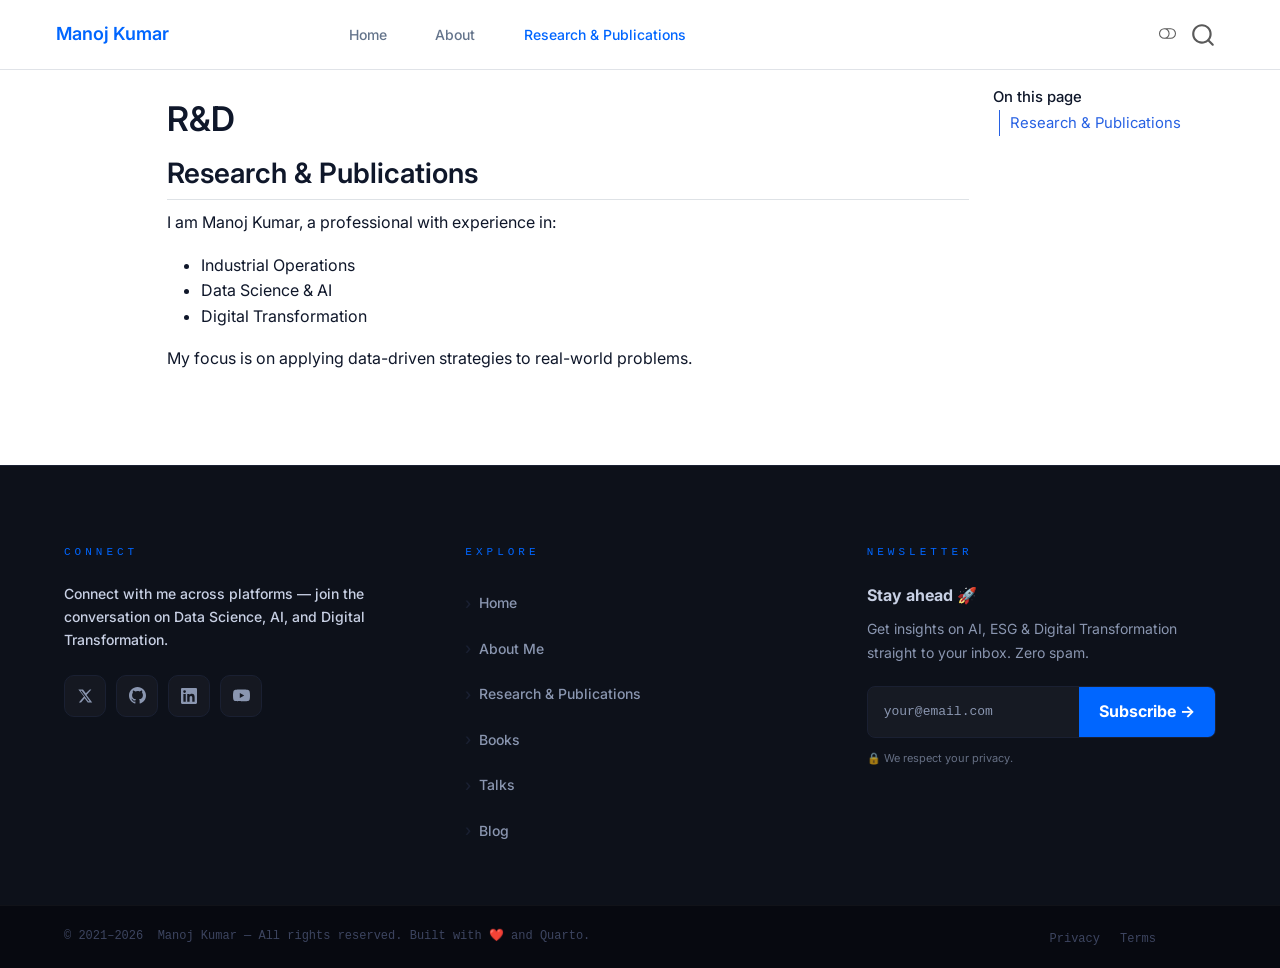
==== docs/rnd.html @ 65cc4d2e "Initial commit: V1 UI Locked" ====
<!DOCTYPE html>
<html xmlns="http://www.w3.org/1999/xhtml" lang="en" xml:lang="en"><head>

<meta charset="utf-8">
<meta name="generator" content="quarto-1.8.27">

<meta name="viewport" content="width=device-width, initial-scale=1.0, user-scalable=yes">


<title>R&amp;D – Manoj Kumar</title>
<style>
code{white-space: pre-wrap;}
span.smallcaps{font-variant: small-caps;}
div.columns{display: flex; gap: min(4vw, 1.5em);}
div.column{flex: auto; overflow-x: auto;}
div.hanging-indent{margin-left: 1.5em; text-indent: -1.5em;}
ul.task-list{list-style: none;}
ul.task-list li input[type="checkbox"] {
  width: 0.8em;
  margin: 0 0.8em 0.2em -1em; /* quarto-specific, see https://github.com/quarto-dev/quarto-cli/issues/4556 */ 
  vertical-align: middle;
}
</style>


<script src="site_libs/quarto-nav/quarto-nav.js"></script>
<script src="site_libs/clipboard/clipboard.min.js"></script>
<script src="site_libs/quarto-search/autocomplete.umd.js"></script>
<script src="site_libs/quarto-search/fuse.min.js"></script>
<script src="site_libs/quarto-search/quarto-search.js"></script>
<meta name="quarto:offset" content="./">
<script src="site_libs/quarto-html/quarto.js" type="module"></script>
<script src="site_libs/quarto-html/tabsets/tabsets.js" type="module"></script>
<script src="site_libs/quarto-html/axe/axe-check.js" type="module"></script>
<script src="site_libs/quarto-html/popper.min.js"></script>
<script src="site_libs/quarto-html/tippy.umd.min.js"></script>
<script src="site_libs/quarto-html/anchor.min.js"></script>
<link href="site_libs/quarto-html/tippy.css" rel="stylesheet">
<link href="site_libs/quarto-html/quarto-syntax-highlighting-ed96de9b727972fe78a7b5d16c58bf87.css" rel="stylesheet" class="quarto-color-scheme" id="quarto-text-highlighting-styles">
<link href="site_libs/quarto-html/quarto-syntax-highlighting-dark-4d9afe2b8d18ee9fa5d0d57b5ed4214d.css" rel="stylesheet" class="quarto-color-scheme quarto-color-alternate" id="quarto-text-highlighting-styles">
<link href="site_libs/quarto-html/quarto-syntax-highlighting-ed96de9b727972fe78a7b5d16c58bf87.css" rel="stylesheet" class="quarto-color-scheme-extra" id="quarto-text-highlighting-styles">
<script src="site_libs/bootstrap/bootstrap.min.js"></script>
<link href="site_libs/bootstrap/bootstrap-icons.css" rel="stylesheet">
<link href="site_libs/bootstrap/bootstrap-d3264854bef6d6e2e1e64f029da655b1.min.css" rel="stylesheet" append-hash="true" class="quarto-color-scheme" id="quarto-bootstrap" data-mode="light">
<link href="site_libs/bootstrap/bootstrap-dark-2e3606d5f43852cfc198a66f8206e9b9.min.css" rel="stylesheet" append-hash="true" class="quarto-color-scheme quarto-color-alternate" id="quarto-bootstrap" data-mode="dark">
<link href="site_libs/bootstrap/bootstrap-d3264854bef6d6e2e1e64f029da655b1.min.css" rel="stylesheet" append-hash="true" class="quarto-color-scheme-extra" id="quarto-bootstrap" data-mode="light">
<script id="quarto-search-options" type="application/json">{
  "location": "navbar",
  "copy-button": false,
  "collapse-after": 3,
  "panel-placement": "end",
  "type": "overlay",
  "limit": 50,
  "keyboard-shortcut": [
    "f",
    "/",
    "s"
  ],
  "language": {
    "search-no-results-text": "No results",
    "search-matching-documents-text": "matching documents",
    "search-copy-link-title": "Copy link to search",
    "search-hide-matches-text": "Hide additional matches",
    "search-more-match-text": "more match in this document",
    "search-more-matches-text": "more matches in this document",
    "search-clear-button-title": "Clear",
    "search-text-placeholder": "",
    "search-detached-cancel-button-title": "Cancel",
    "search-submit-button-title": "Submit",
    "search-label": "Search"
  }
}</script>


<link rel="stylesheet" href="styles/theme.css">
</head>

<body class="nav-fixed quarto-light"><script id="quarto-html-before-body" type="application/javascript">
    const toggleBodyColorMode = (bsSheetEl) => {
      const mode = bsSheetEl.getAttribute("data-mode");
      const bodyEl = window.document.querySelector("body");
      if (mode === "dark") {
        bodyEl.classList.add("quarto-dark");
        bodyEl.classList.remove("quarto-light");
      } else {
        bodyEl.classList.add("quarto-light");
        bodyEl.classList.remove("quarto-dark");
      }
    }
    const toggleBodyColorPrimary = () => {
      const bsSheetEl = window.document.querySelector("link#quarto-bootstrap:not([rel=disabled-stylesheet])");
      if (bsSheetEl) {
        toggleBodyColorMode(bsSheetEl);
      }
    }
    const setColorSchemeToggle = (alternate) => {
      const toggles = window.document.querySelectorAll('.quarto-color-scheme-toggle');
      for (let i=0; i < toggles.length; i++) {
        const toggle = toggles[i];
        if (toggle) {
          if (alternate) {
            toggle.classList.add("alternate");
          } else {
            toggle.classList.remove("alternate");
          }
        }
      }
    };
    const toggleColorMode = (alternate) => {
      // Switch the stylesheets
      const primaryStylesheets = window.document.querySelectorAll('link.quarto-color-scheme:not(.quarto-color-alternate)');
      const alternateStylesheets = window.document.querySelectorAll('link.quarto-color-scheme.quarto-color-alternate');
      manageTransitions('#quarto-margin-sidebar .nav-link', false);
      if (alternate) {
        // note: dark is layered on light, we don't disable primary!
        enableStylesheet(alternateStylesheets);
        for (const sheetNode of alternateStylesheets) {
          if (sheetNode.id === "quarto-bootstrap") {
            toggleBodyColorMode(sheetNode);
          }
        }
      } else {
        disableStylesheet(alternateStylesheets);
        enableStylesheet(primaryStylesheets)
        toggleBodyColorPrimary();
      }
      manageTransitions('#quarto-margin-sidebar .nav-link', true);
      // Switch the toggles
      setColorSchemeToggle(alternate)
      // Hack to workaround the fact that safari doesn't
      // properly recolor the scrollbar when toggling (#1455)
      if (navigator.userAgent.indexOf('Safari') > 0 && navigator.userAgent.indexOf('Chrome') == -1) {
        manageTransitions("body", false);
        window.scrollTo(0, 1);
        setTimeout(() => {
          window.scrollTo(0, 0);
          manageTransitions("body", true);
        }, 40);
      }
    }
    const disableStylesheet = (stylesheets) => {
      for (let i=0; i < stylesheets.length; i++) {
        const stylesheet = stylesheets[i];
        stylesheet.rel = 'disabled-stylesheet';
      }
    }
    const enableStylesheet = (stylesheets) => {
      for (let i=0; i < stylesheets.length; i++) {
        const stylesheet = stylesheets[i];
        if(stylesheet.rel !== 'stylesheet') { // for Chrome, which will still FOUC without this check
          stylesheet.rel = 'stylesheet';
        }
      }
    }
    const manageTransitions = (selector, allowTransitions) => {
      const els = window.document.querySelectorAll(selector);
      for (let i=0; i < els.length; i++) {
        const el = els[i];
        if (allowTransitions) {
          el.classList.remove('notransition');
        } else {
          el.classList.add('notransition');
        }
      }
    }
    const isFileUrl = () => {
      return window.location.protocol === 'file:';
    }
    const hasAlternateSentinel = () => {
      let styleSentinel = getColorSchemeSentinel();
      if (styleSentinel !== null) {
        return styleSentinel === "alternate";
      } else {
        return false;
      }
    }
    const setStyleSentinel = (alternate) => {
      const value = alternate ? "alternate" : "default";
      if (!isFileUrl()) {
        window.localStorage.setItem("quarto-color-scheme", value);
      } else {
        localAlternateSentinel = value;
      }
    }
    const getColorSchemeSentinel = () => {
      if (!isFileUrl()) {
        const storageValue = window.localStorage.getItem("quarto-color-scheme");
        return storageValue != null ? storageValue : localAlternateSentinel;
      } else {
        return localAlternateSentinel;
      }
    }
    const toggleGiscusIfUsed = (isAlternate, darkModeDefault) => {
      const baseTheme = document.querySelector('#giscus-base-theme')?.value ?? 'light';
      const alternateTheme = document.querySelector('#giscus-alt-theme')?.value ?? 'dark';
      let newTheme = '';
      if(authorPrefersDark) {
        newTheme = isAlternate ? baseTheme : alternateTheme;
      } else {
        newTheme = isAlternate ? alternateTheme : baseTheme;
      }
      const changeGiscusTheme = () => {
        // From: https://github.com/giscus/giscus/issues/336
        const sendMessage = (message) => {
          const iframe = document.querySelector('iframe.giscus-frame');
          if (!iframe) return;
          iframe.contentWindow.postMessage({ giscus: message }, 'https://giscus.app');
        }
        sendMessage({
          setConfig: {
            theme: newTheme
          }
        });
      }
      const isGiscussLoaded = window.document.querySelector('iframe.giscus-frame') !== null;
      if (isGiscussLoaded) {
        changeGiscusTheme();
      }
    };
    const authorPrefersDark = false;
    const darkModeDefault = authorPrefersDark;
      document.querySelector('link#quarto-text-highlighting-styles.quarto-color-scheme-extra').rel = 'disabled-stylesheet';
      document.querySelector('link#quarto-bootstrap.quarto-color-scheme-extra').rel = 'disabled-stylesheet';
    let localAlternateSentinel = darkModeDefault ? 'alternate' : 'default';
    // Dark / light mode switch
    window.quartoToggleColorScheme = () => {
      // Read the current dark / light value
      let toAlternate = !hasAlternateSentinel();
      toggleColorMode(toAlternate);
      setStyleSentinel(toAlternate);
      toggleGiscusIfUsed(toAlternate, darkModeDefault);
      window.dispatchEvent(new Event('resize'));
    };
    // Switch to dark mode if need be
    if (hasAlternateSentinel()) {
      toggleColorMode(true);
    } else {
      toggleColorMode(false);
    }
  </script>

<div id="quarto-search-results"></div>
  <header id="quarto-header" class="headroom fixed-top">
    <nav class="navbar navbar-expand-lg " data-bs-theme="dark">
      <div class="navbar-container container-fluid">
      <div class="navbar-brand-container mx-auto">
    <a class="navbar-brand" href="./index.html">
    <span class="navbar-title">Manoj Kumar</span>
    </a>
  </div>
            <div id="quarto-search" class="" title="Search"></div>
          <button class="navbar-toggler" type="button" data-bs-toggle="collapse" data-bs-target="#navbarCollapse" aria-controls="navbarCollapse" role="menu" aria-expanded="false" aria-label="Toggle navigation" onclick="if (window.quartoToggleHeadroom) { window.quartoToggleHeadroom(); }">
  <span class="navbar-toggler-icon"></span>
</button>
          <div class="collapse navbar-collapse" id="navbarCollapse">
            <ul class="navbar-nav navbar-nav-scroll me-auto">
  <li class="nav-item">
    <a class="nav-link" href="./index.html"> 
<span class="menu-text">Home</span></a>
  </li>  
  <li class="nav-item">
    <a class="nav-link" href="./about.html"> 
<span class="menu-text">About</span></a>
  </li>  
  <li class="nav-item">
    <a class="nav-link active" href="./rnd.html" aria-current="page"> 
<span class="menu-text">Research &amp; Publications</span></a>
  </li>  
</ul>
            <ul class="navbar-nav navbar-nav-scroll ms-auto">
</ul>
          </div> <!-- /navcollapse -->
            <div class="quarto-navbar-tools">
  <a href="" class="quarto-color-scheme-toggle quarto-navigation-tool  px-1" onclick="window.quartoToggleColorScheme(); return false;" title="Toggle dark mode"><i class="bi"></i></a>
</div>
      </div> <!-- /container-fluid -->
    </nav>
</header>
<!-- content -->
<div id="quarto-content" class="quarto-container page-columns page-rows-contents page-layout-full page-navbar">
<!-- sidebar -->
<!-- margin-sidebar -->
    <div id="quarto-margin-sidebar" class="sidebar margin-sidebar">
        <nav id="TOC" role="doc-toc" class="toc-active">
    <h2 id="toc-title">On this page</h2>
   
  <ul>
  <li><a href="#research-publications" id="toc-research-publications" class="nav-link active" data-scroll-target="#research-publications">Research &amp; Publications</a></li>
  </ul>
</nav>
    </div>
<!-- main -->
<main class="content column-body" id="quarto-document-content">


<header id="title-block-header" class="quarto-title-block default">
<div class="quarto-title">
<h1 class="title">R&amp;D</h1>
</div>



<div class="quarto-title-meta column-body">

    
  
    
  </div>
  


</header>


<section id="research-publications" class="level2">
<h2 class="anchored" data-anchor-id="research-publications">Research &amp; Publications</h2>
<p>I am Manoj Kumar, a professional with experience in:</p>
<ul>
<li>Industrial Operations</li>
<li>Data Science &amp; AI</li>
<li>Digital Transformation</li>
</ul>
<p>My focus is on applying data-driven strategies to real-world problems.</p>


</section>

</main> <!-- /main -->
<footer id="site-footer" class="column-screen">

  <div class="footer-main">



    <div class="ft-col">

      <p class="ft-col-heading">Connect</p>

      <p class="ft-social-intro">Connect with me across platforms — join the conversation on Data Science, AI, and Digital Transformation.</p>

      <div class="ft-social-icons">

        <a href="#" class="social-icon tw" target="_blank" aria-label="Follow me on X">

          <svg xmlns="http://www.w3.org/2000/svg" width="16" height="16" viewbox="0 0 24 24" fill="currentColor"><path d="M18.244 2.25h3.308l-7.227 8.26 8.502 11.24H16.17l-4.714-6.231-5.401 6.231H2.744l7.734-8.836L2.02 2.25h6.988l4.26 5.636 5.975-5.636zm-1.161 17.52h1.833L7.084 4.126H5.117z"></path></svg>

        </a>

        <a href="#" class="social-icon gh" target="_blank" aria-label="My GitHub">

          <svg xmlns="http://www.w3.org/2000/svg" width="17" height="17" viewbox="0 0 24 24" fill="currentColor"><path d="M12 0C5.374 0 0 5.373 0 12c0 5.302 3.438 9.8 8.207 11.387.599.111.793-.261.793-.577v-2.234c-3.338.726-4.033-1.416-4.033-1.416-.546-1.387-1.333-1.756-1.333-1.756-1.089-.745.083-.729.083-.729 1.205.084 1.839 1.237 1.839 1.237 1.07 1.834 2.807 1.304 3.492.997.107-.775.418-1.305.762-1.604-2.665-.305-5.467-1.334-5.467-5.931 0-1.311.469-2.381 1.236-3.221-.124-.303-.535-1.524.117-3.176 0 0 1.008-.322 3.301 1.23A11.509 11.509 0 0 1 12 5.803c1.02.005 2.047.138 3.006.404 2.291-1.552 3.297-1.23 3.297-1.23.653 1.653.242 2.874.118 3.176.77.84 1.235 1.911 1.235 3.221 0 4.609-2.807 5.624-5.479 5.921.43.372.823 1.102.823 2.222v3.293c0 .319.192.694.801.576C20.566 21.797 24 17.3 24 12c0-6.627-5.373-12-12-12z"></path></svg>

        </a>

        <a href="#" class="social-icon li" target="_blank" aria-label="Connect on LinkedIn">

          <svg xmlns="http://www.w3.org/2000/svg" width="16" height="16" viewbox="0 0 24 24" fill="currentColor"><path d="M20.447 20.452h-3.554v-5.569c0-1.328-.027-3.037-1.852-3.037-1.853 0-2.136 1.445-2.136 2.939v5.667H9.351V9h3.414v1.561h.046c.477-.9 1.637-1.85 3.37-1.85 3.601 0 4.267 2.37 4.267 5.455v6.286zM5.337 7.433a2.062 2.062 0 0 1-2.063-2.065 2.064 2.064 0 1 1 2.063 2.065zm1.782 13.019H3.555V9h3.564v11.452zM22.225 0H1.771C.792 0 0 .774 0 1.729v20.542C0 23.227.792 24 1.771 24h20.451C23.2 24 24 23.227 24 22.271V1.729C24 .774 23.2 0 22.222 0h.003z"></path></svg>

        </a>

        <a href="#" class="social-icon yt" target="_blank" aria-label="My YouTube">

          <svg xmlns="http://www.w3.org/2000/svg" width="17" height="17" viewbox="0 0 24 24" fill="currentColor"><path d="M23.495 6.205a3.007 3.007 0 0 0-2.088-2.088c-1.87-.501-9.396-.501-9.396-.501s-7.507-.01-9.396.501A3.007 3.007 0 0 0 .527 6.205a31.247 31.247 0 0 0-.522 5.805 31.247 31.247 0 0 0 .522 5.783 3.007 3.007 0 0 0 2.088 2.088c1.868.502 9.396.502 9.396.502s7.506 0 9.396-.502a3.007 3.007 0 0 0 2.088-2.088 31.247 31.247 0 0 0 .5-5.783 31.247 31.247 0 0 0-.5-5.805zM9.609 15.601V8.408l6.264 3.602z"></path></svg>

        </a>

      </div>

    </div>



    <div class="ft-col">

      <p class="ft-col-heading">Explore</p>

      <ul class="ft-links-list">

        <li><a href="./index.html">Home</a></li>

        <li><a href="./about.html">About Me</a></li>

        <li><a href="./rnd.html">Research &amp; Publications</a></li>

        <li><a href="./books.html">Books</a></li>

        <li><a href="./talks.html">Talks</a></li>

        <li><a href="./blog.html">Blog</a></li>

      </ul>

    </div>



    <div class="ft-col">

      <p class="ft-col-heading">Newsletter</p>

      <div class="ft-newsletter-text">

        <strong>Stay ahead 🚀</strong>

        Get insights on AI, ESG &amp; Digital Transformation straight to your inbox. Zero spam.

      </div>

      <div class="newsletter-form">

        <input type="email" id="nl-email" placeholder="your@email.com" aria-label="Email address">

        <button type="button" id="nl-btn" onclick="handleSubscribe()">Subscribe →</button>

      </div>

      <p class="ft-privacy-note">🔒 We respect your privacy.</p>

    </div>



  </div>



  <div class="footer-copy">

    <div class="footer-copy-inner">

      <p class="copy-text">

        © 2021–<span id="copy-year"></span>&nbsp; Manoj Kumar — All rights reserved. Built with ❤️ and Quarto.

      </p>

      <ul class="copy-links">

        <li><a href="#">Privacy</a></li>

        <li><a href="#">Terms</a></li>

      </ul>

    </div>

  </div>

</footer>



<button id="go-top" aria-label="Scroll back to top">

  <svg viewbox="0 0 24 24" xmlns="http://www.w3.org/2000/svg">

    <polyline points="18 15 12 9 6 15"></polyline>

  </svg>

</button>



<script src="styles/scroll.js"></script>
<script id="quarto-html-after-body" type="application/javascript">
  window.document.addEventListener("DOMContentLoaded", function (event) {
    // Ensure there is a toggle, if there isn't float one in the top right
    if (window.document.querySelector('.quarto-color-scheme-toggle') === null) {
      const a = window.document.createElement('a');
      a.classList.add('top-right');
      a.classList.add('quarto-color-scheme-toggle');
      a.href = "";
      a.onclick = function() { try { window.quartoToggleColorScheme(); } catch {} return false; };
      const i = window.document.createElement("i");
      i.classList.add('bi');
      a.appendChild(i);
      window.document.body.appendChild(a);
    }
    setColorSchemeToggle(hasAlternateSentinel())
    const icon = "";
    const anchorJS = new window.AnchorJS();
    anchorJS.options = {
      placement: 'right',
      icon: icon
    };
    anchorJS.add('.anchored');
    const isCodeAnnotation = (el) => {
      for (const clz of el.classList) {
        if (clz.startsWith('code-annotation-')) {                     
          return true;
        }
      }
      return false;
    }
    const onCopySuccess = function(e) {
      // button target
      const button = e.trigger;
      // don't keep focus
      button.blur();
      // flash "checked"
      button.classList.add('code-copy-button-checked');
      var currentTitle = button.getAttribute("title");
      button.setAttribute("title", "Copied!");
      let tooltip;
      if (window.bootstrap) {
        button.setAttribute("data-bs-toggle", "tooltip");
        button.setAttribute("data-bs-placement", "left");
        button.setAttribute("data-bs-title", "Copied!");
        tooltip = new bootstrap.Tooltip(button, 
          { trigger: "manual", 
            customClass: "code-copy-button-tooltip",
            offset: [0, -8]});
        tooltip.show();    
      }
      setTimeout(function() {
        if (tooltip) {
          tooltip.hide();
          button.removeAttribute("data-bs-title");
          button.removeAttribute("data-bs-toggle");
          button.removeAttribute("data-bs-placement");
        }
        button.setAttribute("title", currentTitle);
        button.classList.remove('code-copy-button-checked');
      }, 1000);
      // clear code selection
      e.clearSelection();
    }
    const getTextToCopy = function(trigger) {
      const outerScaffold = trigger.parentElement.cloneNode(true);
      const codeEl = outerScaffold.querySelector('code');
      for (const childEl of codeEl.children) {
        if (isCodeAnnotation(childEl)) {
          childEl.remove();
        }
      }
      return codeEl.innerText;
    }
    const clipboard = new window.ClipboardJS('.code-copy-button:not([data-in-quarto-modal])', {
      text: getTextToCopy
    });
    clipboard.on('success', onCopySuccess);
    if (window.document.getElementById('quarto-embedded-source-code-modal')) {
      const clipboardModal = new window.ClipboardJS('.code-copy-button[data-in-quarto-modal]', {
        text: getTextToCopy,
        container: window.document.getElementById('quarto-embedded-source-code-modal')
      });
      clipboardModal.on('success', onCopySuccess);
    }
      var localhostRegex = new RegExp(/^(?:http|https):\/\/localhost\:?[0-9]*\//);
      var mailtoRegex = new RegExp(/^mailto:/);
        var filterRegex = new RegExp('/' + window.location.host + '/');
      var isInternal = (href) => {
          return filterRegex.test(href) || localhostRegex.test(href) || mailtoRegex.test(href);
      }
      // Inspect non-navigation links and adorn them if external
     var links = window.document.querySelectorAll('a[href]:not(.nav-link):not(.navbar-brand):not(.toc-action):not(.sidebar-link):not(.sidebar-item-toggle):not(.pagination-link):not(.no-external):not([aria-hidden]):not(.dropdown-item):not(.quarto-navigation-tool):not(.about-link)');
      for (var i=0; i<links.length; i++) {
        const link = links[i];
        if (!isInternal(link.href)) {
          // undo the damage that might have been done by quarto-nav.js in the case of
          // links that we want to consider external
          if (link.dataset.originalHref !== undefined) {
            link.href = link.dataset.originalHref;
          }
        }
      }
    function tippyHover(el, contentFn, onTriggerFn, onUntriggerFn) {
      const config = {
        allowHTML: true,
        maxWidth: 500,
        delay: 100,
        arrow: false,
        appendTo: function(el) {
            return el.parentElement;
        },
        interactive: true,
        interactiveBorder: 10,
        theme: 'quarto',
        placement: 'bottom-start',
      };
      if (contentFn) {
        config.content = contentFn;
      }
      if (onTriggerFn) {
        config.onTrigger = onTriggerFn;
      }
      if (onUntriggerFn) {
        config.onUntrigger = onUntriggerFn;
      }
      window.tippy(el, config); 
    }
    const noterefs = window.document.querySelectorAll('a[role="doc-noteref"]');
    for (var i=0; i<noterefs.length; i++) {
      const ref = noterefs[i];
      tippyHover(ref, function() {
        // use id or data attribute instead here
        let href = ref.getAttribute('data-footnote-href') || ref.getAttribute('href');
        try { href = new URL(href).hash; } catch {}
        const id = href.replace(/^#\/?/, "");
        const note = window.document.getElementById(id);
        if (note) {
          return note.innerHTML;
        } else {
          return "";
        }
      });
    }
    const xrefs = window.document.querySelectorAll('a.quarto-xref');
    const processXRef = (id, note) => {
      // Strip column container classes
      const stripColumnClz = (el) => {
        el.classList.remove("page-full", "page-columns");
        if (el.children) {
          for (const child of el.children) {
            stripColumnClz(child);
          }
        }
      }
      stripColumnClz(note)
      if (id === null || id.startsWith('sec-')) {
        // Special case sections, only their first couple elements
        const container = document.createElement("div");
        if (note.children && note.children.length > 2) {
          container.appendChild(note.children[0].cloneNode(true));
          for (let i = 1; i < note.children.length; i++) {
            const child = note.children[i];
            if (child.tagName === "P" && child.innerText === "") {
              continue;
            } else {
              container.appendChild(child.cloneNode(true));
              break;
            }
          }
          if (window.Quarto?.typesetMath) {
            window.Quarto.typesetMath(container);
          }
          return container.innerHTML
        } else {
          if (window.Quarto?.typesetMath) {
            window.Quarto.typesetMath(note);
          }
          return note.innerHTML;
        }
      } else {
        // Remove any anchor links if they are present
        const anchorLink = note.querySelector('a.anchorjs-link');
        if (anchorLink) {
          anchorLink.remove();
        }
        if (window.Quarto?.typesetMath) {
          window.Quarto.typesetMath(note);
        }
        if (note.classList.contains("callout")) {
          return note.outerHTML;
        } else {
          return note.innerHTML;
        }
      }
    }
    for (var i=0; i<xrefs.length; i++) {
      const xref = xrefs[i];
      tippyHover(xref, undefined, function(instance) {
        instance.disable();
        let url = xref.getAttribute('href');
        let hash = undefined; 
        if (url.startsWith('#')) {
          hash = url;
        } else {
          try { hash = new URL(url).hash; } catch {}
        }
        if (hash) {
          const id = hash.replace(/^#\/?/, "");
          const note = window.document.getElementById(id);
          if (note !== null) {
            try {
              const html = processXRef(id, note.cloneNode(true));
              instance.setContent(html);
            } finally {
              instance.enable();
              instance.show();
            }
          } else {
            // See if we can fetch this
            fetch(url.split('#')[0])
            .then(res => res.text())
            .then(html => {
              const parser = new DOMParser();
              const htmlDoc = parser.parseFromString(html, "text/html");
              const note = htmlDoc.getElementById(id);
              if (note !== null) {
                const html = processXRef(id, note);
                instance.setContent(html);
              } 
            }).finally(() => {
              instance.enable();
              instance.show();
            });
          }
        } else {
          // See if we can fetch a full url (with no hash to target)
          // This is a special case and we should probably do some content thinning / targeting
          fetch(url)
          .then(res => res.text())
          .then(html => {
            const parser = new DOMParser();
            const htmlDoc = parser.parseFromString(html, "text/html");
            const note = htmlDoc.querySelector('main.content');
            if (note !== null) {
              // This should only happen for chapter cross references
              // (since there is no id in the URL)
              // remove the first header
              if (note.children.length > 0 && note.children[0].tagName === "HEADER") {
                note.children[0].remove();
              }
              const html = processXRef(null, note);
              instance.setContent(html);
            } 
          }).finally(() => {
            instance.enable();
            instance.show();
          });
        }
      }, function(instance) {
      });
    }
        let selectedAnnoteEl;
        const selectorForAnnotation = ( cell, annotation) => {
          let cellAttr = 'data-code-cell="' + cell + '"';
          let lineAttr = 'data-code-annotation="' +  annotation + '"';
          const selector = 'span[' + cellAttr + '][' + lineAttr + ']';
          return selector;
        }
        const selectCodeLines = (annoteEl) => {
          const doc = window.document;
          const targetCell = annoteEl.getAttribute("data-target-cell");
          const targetAnnotation = annoteEl.getAttribute("data-target-annotation");
          const annoteSpan = window.document.querySelector(selectorForAnnotation(targetCell, targetAnnotation));
          const lines = annoteSpan.getAttribute("data-code-lines").split(",");
          const lineIds = lines.map((line) => {
            return targetCell + "-" + line;
          })
          let top = null;
          let height = null;
          let parent = null;
          if (lineIds.length > 0) {
              //compute the position of the single el (top and bottom and make a div)
              const el = window.document.getElementById(lineIds[0]);
              top = el.offsetTop;
              height = el.offsetHeight;
              parent = el.parentElement.parentElement;
            if (lineIds.length > 1) {
              const lastEl = window.document.getElementById(lineIds[lineIds.length - 1]);
              const bottom = lastEl.offsetTop + lastEl.offsetHeight;
              height = bottom - top;
            }
            if (top !== null && height !== null && parent !== null) {
              // cook up a div (if necessary) and position it 
              let div = window.document.getElementById("code-annotation-line-highlight");
              if (div === null) {
                div = window.document.createElement("div");
                div.setAttribute("id", "code-annotation-line-highlight");
                div.style.position = 'absolute';
                parent.appendChild(div);
              }
              div.style.top = top - 2 + "px";
              div.style.height = height + 4 + "px";
              div.style.left = 0;
              let gutterDiv = window.document.getElementById("code-annotation-line-highlight-gutter");
              if (gutterDiv === null) {
                gutterDiv = window.document.createElement("div");
                gutterDiv.setAttribute("id", "code-annotation-line-highlight-gutter");
                gutterDiv.style.position = 'absolute';
                const codeCell = window.document.getElementById(targetCell);
                const gutter = codeCell.querySelector('.code-annotation-gutter');
                gutter.appendChild(gutterDiv);
              }
              gutterDiv.style.top = top - 2 + "px";
              gutterDiv.style.height = height + 4 + "px";
            }
            selectedAnnoteEl = annoteEl;
          }
        };
        const unselectCodeLines = () => {
          const elementsIds = ["code-annotation-line-highlight", "code-annotation-line-highlight-gutter"];
          elementsIds.forEach((elId) => {
            const div = window.document.getElementById(elId);
            if (div) {
              div.remove();
            }
          });
          selectedAnnoteEl = undefined;
        };
          // Handle positioning of the toggle
      window.addEventListener(
        "resize",
        throttle(() => {
          elRect = undefined;
          if (selectedAnnoteEl) {
            selectCodeLines(selectedAnnoteEl);
          }
        }, 10)
      );
      function throttle(fn, ms) {
      let throttle = false;
      let timer;
        return (...args) => {
          if(!throttle) { // first call gets through
              fn.apply(this, args);
              throttle = true;
          } else { // all the others get throttled
              if(timer) clearTimeout(timer); // cancel #2
              timer = setTimeout(() => {
                fn.apply(this, args);
                timer = throttle = false;
              }, ms);
          }
        };
      }
        // Attach click handler to the DT
        const annoteDls = window.document.querySelectorAll('dt[data-target-cell]');
        for (const annoteDlNode of annoteDls) {
          annoteDlNode.addEventListener('click', (event) => {
            const clickedEl = event.target;
            if (clickedEl !== selectedAnnoteEl) {
              unselectCodeLines();
              const activeEl = window.document.querySelector('dt[data-target-cell].code-annotation-active');
              if (activeEl) {
                activeEl.classList.remove('code-annotation-active');
              }
              selectCodeLines(clickedEl);
              clickedEl.classList.add('code-annotation-active');
            } else {
              // Unselect the line
              unselectCodeLines();
              clickedEl.classList.remove('code-annotation-active');
            }
          });
        }
    const findCites = (el) => {
      const parentEl = el.parentElement;
      if (parentEl) {
        const cites = parentEl.dataset.cites;
        if (cites) {
          return {
            el,
            cites: cites.split(' ')
          };
        } else {
          return findCites(el.parentElement)
        }
      } else {
        return undefined;
      }
    };
    var bibliorefs = window.document.querySelectorAll('a[role="doc-biblioref"]');
    for (var i=0; i<bibliorefs.length; i++) {
      const ref = bibliorefs[i];
      const citeInfo = findCites(ref);
      if (citeInfo) {
        tippyHover(citeInfo.el, function() {
          var popup = window.document.createElement('div');
          citeInfo.cites.forEach(function(cite) {
            var citeDiv = window.document.createElement('div');
            citeDiv.classList.add('hanging-indent');
            citeDiv.classList.add('csl-entry');
            var biblioDiv = window.document.getElementById('ref-' + cite);
            if (biblioDiv) {
              citeDiv.innerHTML = biblioDiv.innerHTML;
            }
            popup.appendChild(citeDiv);
          });
          return popup.innerHTML;
        });
      }
    }
  });
  </script>
</div> <!-- /content -->




</body></html>
---- docs/site_libs/quarto-html/tippy.css ----
.tippy-box[data-animation=fade][data-state=hidden]{opacity:0}[data-tippy-root]{max-width:calc(100vw - 10px)}.tippy-box{position:relative;background-color:#333;color:#fff;border-radius:4px;font-size:14px;line-height:1.4;white-space:normal;outline:0;transition-property:transform,visibility,opacity}.tippy-box[data-placement^=top]>.tippy-arrow{bottom:0}.tippy-box[data-placement^=top]>.tippy-arrow:before{bottom:-7px;left:0;border-width:8px 8px 0;border-top-color:initial;transform-origin:center top}.tippy-box[data-placement^=bottom]>.tippy-arrow{top:0}.tippy-box[data-placement^=bottom]>.tippy-arrow:before{top:-7px;left:0;border-width:0 8px 8px;border-bottom-color:initial;transform-origin:center bottom}.tippy-box[data-placement^=left]>.tippy-arrow{right:0}.tippy-box[data-placement^=left]>.tippy-arrow:before{border-width:8px 0 8px 8px;border-left-color:initial;right:-7px;transform-origin:center left}.tippy-box[data-placement^=right]>.tippy-arrow{left:0}.tippy-box[data-placement^=right]>.tippy-arrow:before{left:-7px;border-width:8px 8px 8px 0;border-right-color:initial;transform-origin:center right}.tippy-box[data-inertia][data-state=visible]{transition-timing-function:cubic-bezier(.54,1.5,.38,1.11)}.tippy-arrow{width:16px;height:16px;color:#333}.tippy-arrow:before{content:"";position:absolute;border-color:transparent;border-style:solid}.tippy-content{position:relative;padding:5px 9px;z-index:1}
---- docs/site_libs/quarto-html/quarto-syntax-highlighting-ed96de9b727972fe78a7b5d16c58bf87.css ----
/* quarto syntax highlight colors */
:root {
  --quarto-hl-ot-color: #003B4F;
  --quarto-hl-at-color: #657422;
  --quarto-hl-ss-color: #20794D;
  --quarto-hl-an-color: #5E5E5E;
  --quarto-hl-fu-color: #4758AB;
  --quarto-hl-st-color: #20794D;
  --quarto-hl-cf-color: #003B4F;
  --quarto-hl-op-color: #5E5E5E;
  --quarto-hl-er-color: #AD0000;
  --quarto-hl-bn-color: #AD0000;
  --quarto-hl-al-color: #AD0000;
  --quarto-hl-va-color: #111111;
  --quarto-hl-bu-color: inherit;
  --quarto-hl-ex-color: inherit;
  --quarto-hl-pp-color: #AD0000;
  --quarto-hl-in-color: #5E5E5E;
  --quarto-hl-vs-color: #20794D;
  --quarto-hl-wa-color: #5E5E5E;
  --quarto-hl-do-color: #5E5E5E;
  --quarto-hl-im-color: #00769E;
  --quarto-hl-ch-color: #20794D;
  --quarto-hl-dt-color: #AD0000;
  --quarto-hl-fl-color: #AD0000;
  --quarto-hl-co-color: #5E5E5E;
  --quarto-hl-cv-color: #5E5E5E;
  --quarto-hl-cn-color: #8f5902;
  --quarto-hl-sc-color: #5E5E5E;
  --quarto-hl-dv-color: #AD0000;
  --quarto-hl-kw-color: #003B4F;
}

/* other quarto variables */
:root {
  --quarto-font-monospace: SFMono-Regular, Menlo, Monaco, Consolas, "Liberation Mono", "Courier New", monospace;
}

/* syntax highlight based on Pandoc's rules */
pre > code.sourceCode > span {
  color: #003B4F;
}

code.sourceCode > span {
  color: #003B4F;
}

div.sourceCode,
div.sourceCode pre.sourceCode {
  color: #003B4F;
}

/* Normal */
code span {
  color: #003B4F;
}

/* Alert */
code span.al {
  color: #AD0000;
  font-style: inherit;
}

/* Annotation */
code span.an {
  color: #5E5E5E;
  font-style: inherit;
}

/* Attribute */
code span.at {
  color: #657422;
  font-style: inherit;
}

/* BaseN */
code span.bn {
  color: #AD0000;
  font-style: inherit;
}

/* BuiltIn */
code span.bu {
  font-style: inherit;
}

/* ControlFlow */
code span.cf {
  color: #003B4F;
  font-weight: bold;
  font-style: inherit;
}

/* Char */
code span.ch {
  color: #20794D;
  font-style: inherit;
}

/* Constant */
code span.cn {
  color: #8f5902;
  font-style: inherit;
}

/* Comment */
code span.co {
  color: #5E5E5E;
  font-style: inherit;
}

/* CommentVar */
code span.cv {
  color: #5E5E5E;
  font-style: italic;
}

/* Documentation */
code span.do {
  color: #5E5E5E;
  font-style: italic;
}

/* DataType */
code span.dt {
  color: #AD0000;
  font-style: inherit;
}

/* DecVal */
code span.dv {
  color: #AD0000;
  font-style: inherit;
}

/* Error */
code span.er {
  color: #AD0000;
  font-style: inherit;
}

/* Extension */
code span.ex {
  font-style: inherit;
}

/* Float */
code span.fl {
  color: #AD0000;
  font-style: inherit;
}

/* Function */
code span.fu {
  color: #4758AB;
  font-style: inherit;
}

/* Import */
code span.im {
  color: #00769E;
  font-style: inherit;
}

/* Information */
code span.in {
  color: #5E5E5E;
  font-style: inherit;
}

/* Keyword */
code span.kw {
  color: #003B4F;
  font-weight: bold;
  font-style: inherit;
}

/* Operator */
code span.op {
  color: #5E5E5E;
  font-style: inherit;
}

/* Other */
code span.ot {
  color: #003B4F;
  font-style: inherit;
}

/* Preprocessor */
code span.pp {
  color: #AD0000;
  font-style: inherit;
}

/* SpecialChar */
code span.sc {
  color: #5E5E5E;
  font-style: inherit;
}

/* SpecialString */
code span.ss {
  color: #20794D;
  font-style: inherit;
}

/* String */
code span.st {
  color: #20794D;
  font-style: inherit;
}

/* Variable */
code span.va {
  color: #111111;
  font-style: inherit;
}

/* VerbatimString */
code span.vs {
  color: #20794D;
  font-style: inherit;
}

/* Warning */
code span.wa {
  color: #5E5E5E;
  font-style: italic;
}

.prevent-inlining {
  content: "</";
}

/*# sourceMappingURL=0920dd6d7437995b8cdf7429764427b1.css.map */
---- docs/site_libs/quarto-html/quarto-syntax-highlighting-dark-4d9afe2b8d18ee9fa5d0d57b5ed4214d.css ----
/* quarto syntax highlight colors */
:root {
  --quarto-hl-al-color: #f07178;
  --quarto-hl-an-color: #d4d0ab;
  --quarto-hl-at-color: #00e0e0;
  --quarto-hl-bn-color: #d4d0ab;
  --quarto-hl-bu-color: #abe338;
  --quarto-hl-ch-color: #abe338;
  --quarto-hl-co-color: #f8f8f2;
  --quarto-hl-cv-color: #ffd700;
  --quarto-hl-cn-color: #ffd700;
  --quarto-hl-cf-color: #ffa07a;
  --quarto-hl-dt-color: #ffa07a;
  --quarto-hl-dv-color: #d4d0ab;
  --quarto-hl-do-color: #f8f8f2;
  --quarto-hl-er-color: #f07178;
  --quarto-hl-ex-color: #00e0e0;
  --quarto-hl-fl-color: #d4d0ab;
  --quarto-hl-fu-color: #ffa07a;
  --quarto-hl-im-color: #abe338;
  --quarto-hl-in-color: #d4d0ab;
  --quarto-hl-kw-color: #ffa07a;
  --quarto-hl-op-color: #ffa07a;
  --quarto-hl-ot-color: #00e0e0;
  --quarto-hl-pp-color: #dcc6e0;
  --quarto-hl-re-color: #00e0e0;
  --quarto-hl-sc-color: #abe338;
  --quarto-hl-ss-color: #abe338;
  --quarto-hl-st-color: #abe338;
  --quarto-hl-va-color: #00e0e0;
  --quarto-hl-vs-color: #abe338;
  --quarto-hl-wa-color: #dcc6e0;
}

/* other quarto variables */
:root {
  --quarto-font-monospace: SFMono-Regular, Menlo, Monaco, Consolas, "Liberation Mono", "Courier New", monospace;
}

/* syntax highlight based on Pandoc's rules */
pre > code.sourceCode > span {
  color: #f8f8f2;
}

code.sourceCode > span {
  color: #f8f8f2;
}

div.sourceCode,
div.sourceCode pre.sourceCode {
  color: #f8f8f2;
}

/* Normal */
code span {
  color: #f8f8f2;
}

/* Alert */
code span.al {
  color: #f07178;
}

/* Annotation */
code span.an {
  color: #d4d0ab;
}

/* Attribute */
code span.at {
  color: #00e0e0;
}

/* BaseN */
code span.bn {
  color: #d4d0ab;
}

/* BuiltIn */
code span.bu {
  color: #abe338;
}

/* ControlFlow */
code span.cf {
  font-weight: bold;
  color: #ffa07a;
}

/* Char */
code span.ch {
  color: #abe338;
}

/* Constant */
code span.cn {
  color: #ffd700;
}

/* Comment */
code span.co {
  font-style: italic;
  color: #f8f8f2;
}

/* CommentVar */
code span.cv {
  color: #ffd700;
}

/* Documentation */
code span.do {
  color: #f8f8f2;
}

/* DataType */
code span.dt {
  color: #ffa07a;
}

/* DecVal */
code span.dv {
  color: #d4d0ab;
}

/* Error */
code span.er {
  color: #f07178;
  text-decoration: underline;
}

/* Extension */
code span.ex {
  font-weight: bold;
  color: #00e0e0;
}

/* Float */
code span.fl {
  color: #d4d0ab;
}

/* Function */
code span.fu {
  color: #ffa07a;
}

/* Import */
code span.im {
  color: #abe338;
}

/* Information */
code span.in {
  color: #d4d0ab;
}

/* Keyword */
code span.kw {
  font-weight: bold;
  color: #ffa07a;
}

/* Operator */
code span.op {
  color: #ffa07a;
}

/* Other */
code span.ot {
  color: #00e0e0;
}

/* Preprocessor */
code span.pp {
  color: #dcc6e0;
}

/* RegionMarker */
code span.re {
  background-color: #f8f8f2;
  color: #00e0e0;
}

/* SpecialChar */
code span.sc {
  color: #abe338;
}

/* SpecialString */
code span.ss {
  color: #abe338;
}

/* String */
code span.st {
  color: #abe338;
}

/* Variable */
code span.va {
  color: #00e0e0;
}

/* VerbatimString */
code span.vs {
  color: #abe338;
}

/* Warning */
code span.wa {
  color: #dcc6e0;
}

.prevent-inlining {
  content: "</";
}

/*# sourceMappingURL=86edf53ecdff796acf02dbceed379426.css.map */
---- docs/site_libs/quarto-html/quarto-syntax-highlighting-ed96de9b727972fe78a7b5d16c58bf87.css ----
/* quarto syntax highlight colors */
:root {
  --quarto-hl-ot-color: #003B4F;
  --quarto-hl-at-color: #657422;
  --quarto-hl-ss-color: #20794D;
  --quarto-hl-an-color: #5E5E5E;
  --quarto-hl-fu-color: #4758AB;
  --quarto-hl-st-color: #20794D;
  --quarto-hl-cf-color: #003B4F;
  --quarto-hl-op-color: #5E5E5E;
  --quarto-hl-er-color: #AD0000;
  --quarto-hl-bn-color: #AD0000;
  --quarto-hl-al-color: #AD0000;
  --quarto-hl-va-color: #111111;
  --quarto-hl-bu-color: inherit;
  --quarto-hl-ex-color: inherit;
  --quarto-hl-pp-color: #AD0000;
  --quarto-hl-in-color: #5E5E5E;
  --quarto-hl-vs-color: #20794D;
  --quarto-hl-wa-color: #5E5E5E;
  --quarto-hl-do-color: #5E5E5E;
  --quarto-hl-im-color: #00769E;
  --quarto-hl-ch-color: #20794D;
  --quarto-hl-dt-color: #AD0000;
  --quarto-hl-fl-color: #AD0000;
  --quarto-hl-co-color: #5E5E5E;
  --quarto-hl-cv-color: #5E5E5E;
  --quarto-hl-cn-color: #8f5902;
  --quarto-hl-sc-color: #5E5E5E;
  --quarto-hl-dv-color: #AD0000;
  --quarto-hl-kw-color: #003B4F;
}

/* other quarto variables */
:root {
  --quarto-font-monospace: SFMono-Regular, Menlo, Monaco, Consolas, "Liberation Mono", "Courier New", monospace;
}

/* syntax highlight based on Pandoc's rules */
pre > code.sourceCode > span {
  color: #003B4F;
}

code.sourceCode > span {
  color: #003B4F;
}

div.sourceCode,
div.sourceCode pre.sourceCode {
  color: #003B4F;
}

/* Normal */
code span {
  color: #003B4F;
}

/* Alert */
code span.al {
  color: #AD0000;
  font-style: inherit;
}

/* Annotation */
code span.an {
  color: #5E5E5E;
  font-style: inherit;
}

/* Attribute */
code span.at {
  color: #657422;
  font-style: inherit;
}

/* BaseN */
code span.bn {
  color: #AD0000;
  font-style: inherit;
}

/* BuiltIn */
code span.bu {
  font-style: inherit;
}

/* ControlFlow */
code span.cf {
  color: #003B4F;
  font-weight: bold;
  font-style: inherit;
}

/* Char */
code span.ch {
  color: #20794D;
  font-style: inherit;
}

/* Constant */
code span.cn {
  color: #8f5902;
  font-style: inherit;
}

/* Comment */
code span.co {
  color: #5E5E5E;
  font-style: inherit;
}

/* CommentVar */
code span.cv {
  color: #5E5E5E;
  font-style: italic;
}

/* Documentation */
code span.do {
  color: #5E5E5E;
  font-style: italic;
}

/* DataType */
code span.dt {
  color: #AD0000;
  font-style: inherit;
}

/* DecVal */
code span.dv {
  color: #AD0000;
  font-style: inherit;
}

/* Error */
code span.er {
  color: #AD0000;
  font-style: inherit;
}

/* Extension */
code span.ex {
  font-style: inherit;
}

/* Float */
code span.fl {
  color: #AD0000;
  font-style: inherit;
}

/* Function */
code span.fu {
  color: #4758AB;
  font-style: inherit;
}

/* Import */
code span.im {
  color: #00769E;
  font-style: inherit;
}

/* Information */
code span.in {
  color: #5E5E5E;
  font-style: inherit;
}

/* Keyword */
code span.kw {
  color: #003B4F;
  font-weight: bold;
  font-style: inherit;
}

/* Operator */
code span.op {
  color: #5E5E5E;
  font-style: inherit;
}

/* Other */
code span.ot {
  color: #003B4F;
  font-style: inherit;
}

/* Preprocessor */
code span.pp {
  color: #AD0000;
  font-style: inherit;
}

/* SpecialChar */
code span.sc {
  color: #5E5E5E;
  font-style: inherit;
}

/* SpecialString */
code span.ss {
  color: #20794D;
  font-style: inherit;
}

/* String */
code span.st {
  color: #20794D;
  font-style: inherit;
}

/* Variable */
code span.va {
  color: #111111;
  font-style: inherit;
}

/* VerbatimString */
code span.vs {
  color: #20794D;
  font-style: inherit;
}

/* Warning */
code span.wa {
  color: #5E5E5E;
  font-style: italic;
}

.prevent-inlining {
  content: "</";
}

/*# sourceMappingURL=0920dd6d7437995b8cdf7429764427b1.css.map */
---- docs/styles/theme.css ----
/* =========================================
   GOOGLE FONT (SIGNATURE)
========================================= */
@import url('https://fonts.googleapis.com/css2?family=Great+Vibes&display=swap');

/* =========================================
   IMPORT BRAND
========================================= */
@import url("brand.css");

/* =========================================
   IMPORT COMPONENTS
========================================= */
@import url("components/navbar.css");
@import url("components/buttons.css");
@import url("components/hero.css");
@import url("components/footer.css");
@import url("components/cards.css");

/* =========================================
   IMPORT PAGES
========================================= */
@import url("pages/homepage.css");
@import url("pages/books.css");


/* =========================================
   BASE GLOBAL STYLES
========================================= */

body {
  font-family: var(--font-family-base);
  font-size: var(--font-size-base);
  line-height: var(--line-height-base);
  color: var(--text-main);
  background-color: var(--background);
  overflow-x: hidden;
}

/* HEADINGS */
h1, h2, h3, h4, h5, h6 {
  font-family: var(--font-heading);
  color: var(--text-main);
  margin-bottom: var(--spacing-sm);
}

/* LINKS */
a {
  color: var(--primary);
  text-decoration: none;
  transition: all 0.25s ease;
}

a:hover {
  color: var(--primary-dark);
}

/* =========================================
   GLOBAL LAYOUT CONTROL
========================================= */

.container-fluid {
  padding-left: var(--spacing-lg);
  padding-right: var(--spacing-lg);
}

/* =========================================
   DARK MODE (CLEAN + MODERN)
========================================= */

body.quarto-dark {
  background-color: #020617;
  color: #E2E8F0;
}

body.quarto-dark .navbar {
  background-color: #0F172A;
  border-bottom: 1px solid rgba(255,255,255,0.08);
}

body.quarto-dark h1,
body.quarto-dark h2,
body.quarto-dark h3,
body.quarto-dark h4,
body.quarto-dark h5,
body.quarto-dark h6 {
  color: #F8FAFC;
}

body.quarto-dark a {
  color: #66A3FF;
}

body.quarto-dark a:hover {
  color: #A78BFA;
}

body.quarto-dark .navbar-nav .nav-link {
  color: #CBD5E1;
}

body.quarto-dark .navbar-nav .nav-link:hover {
  color: #FFFFFF;
}

/* =========================================
   SCROLL ANIMATION (ELITE)
========================================= */

.reveal {
  opacity: 0;
  transform: translateY(40px);
  transition: all 0.8s ease;
}

.reveal.active {
  opacity: 1;
  transform: translateY(0);
} 

/* =========================================
   GLOBAL RESPONSIVE (SAFE ONLY)
========================================= */

/* TABLET */
@media (max-width: 992px) {
  .container-fluid {
    padding-left: var(--spacing-md);
    padding-right: var(--spacing-md);
  }
}

/* MOBILE */
@media (max-width: 576px) {
  body {
    font-size: 14px;
  }
  h1 {
    font-size: 26px;
  }
  h2 {
    font-size: 22px;
  }
}
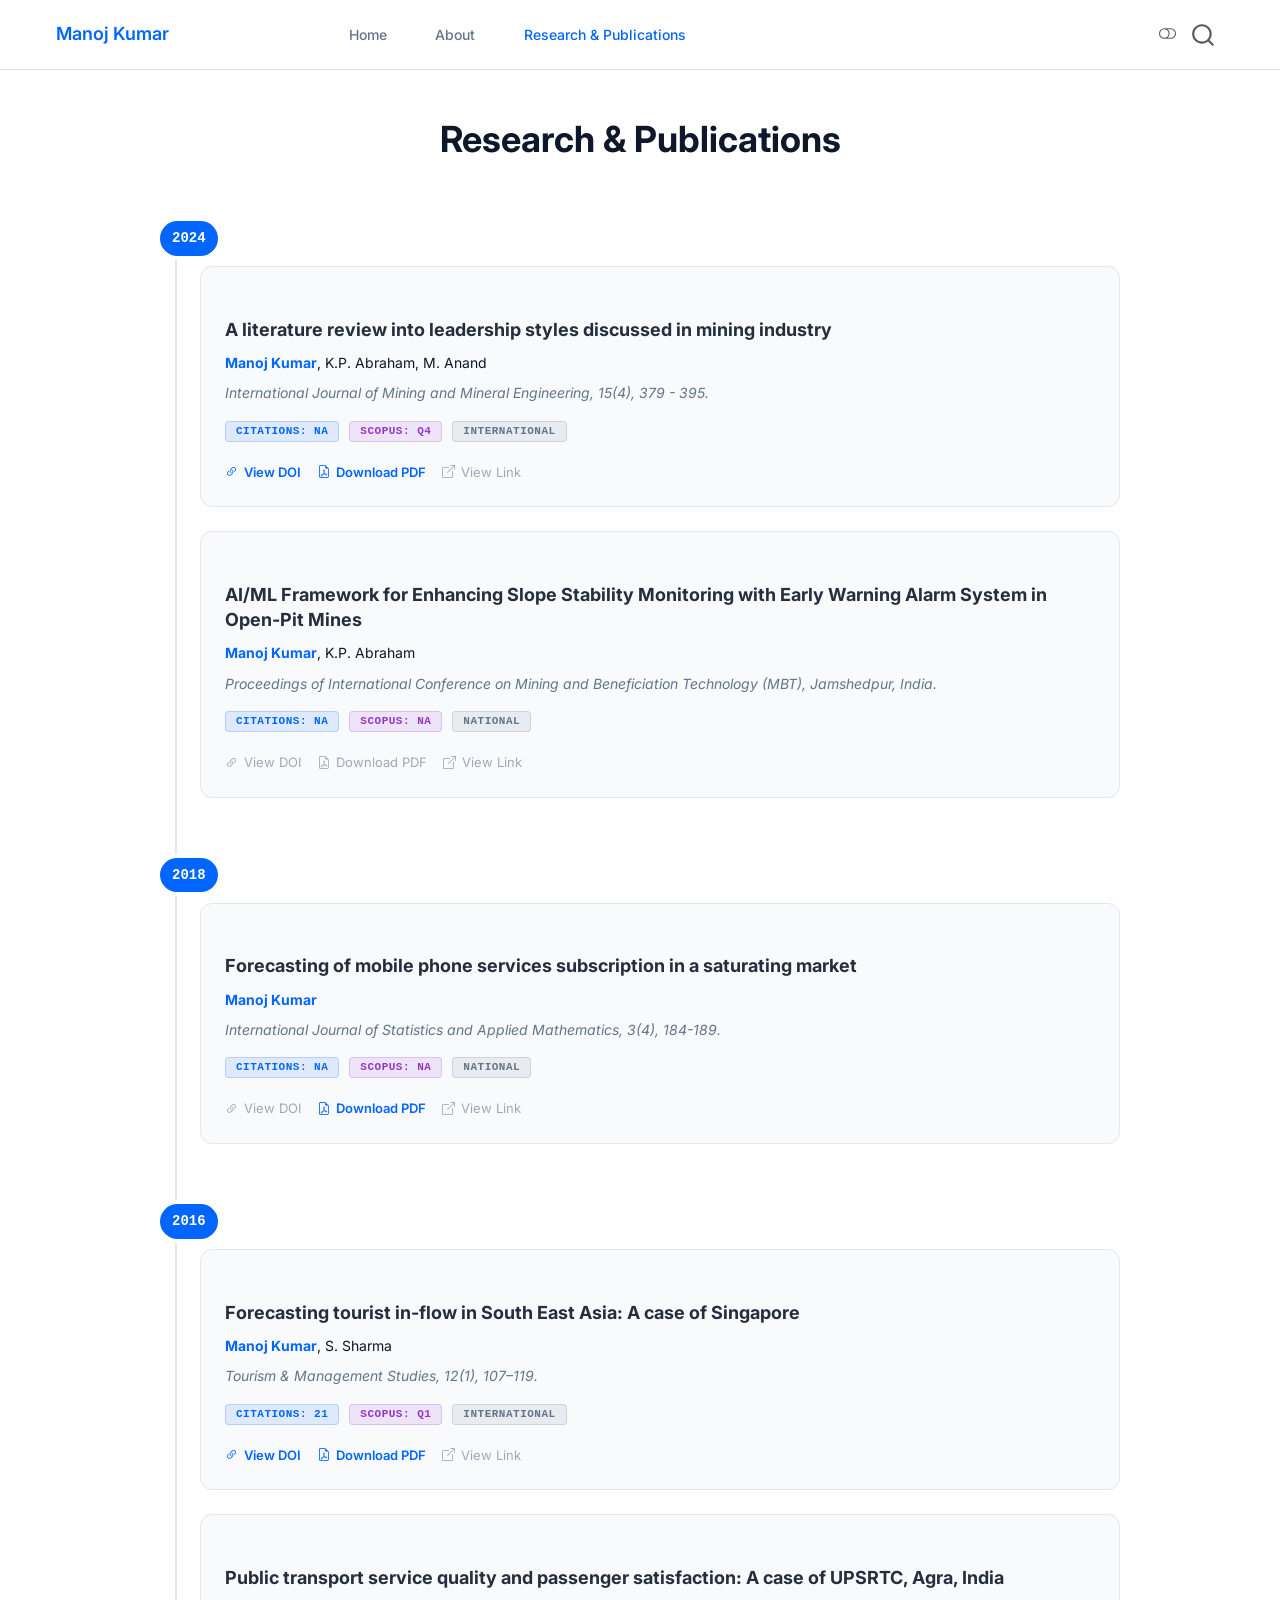
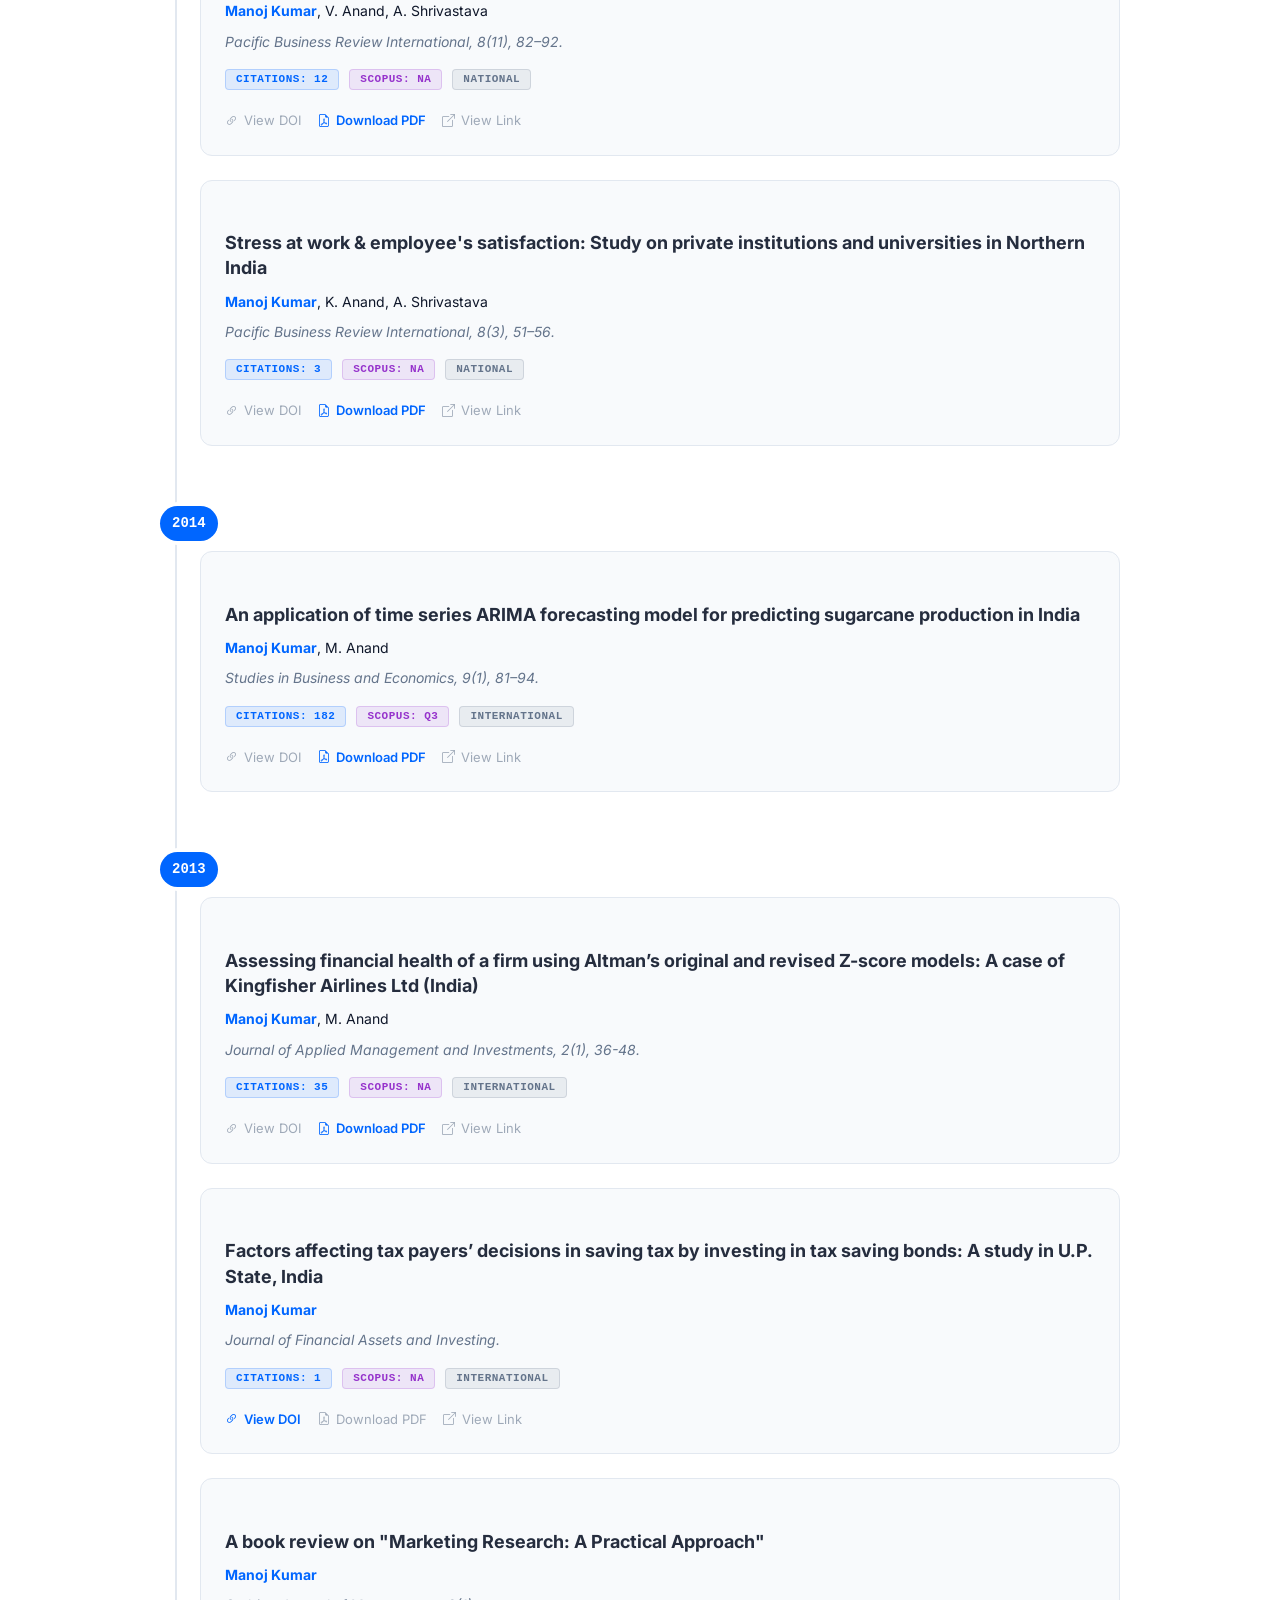
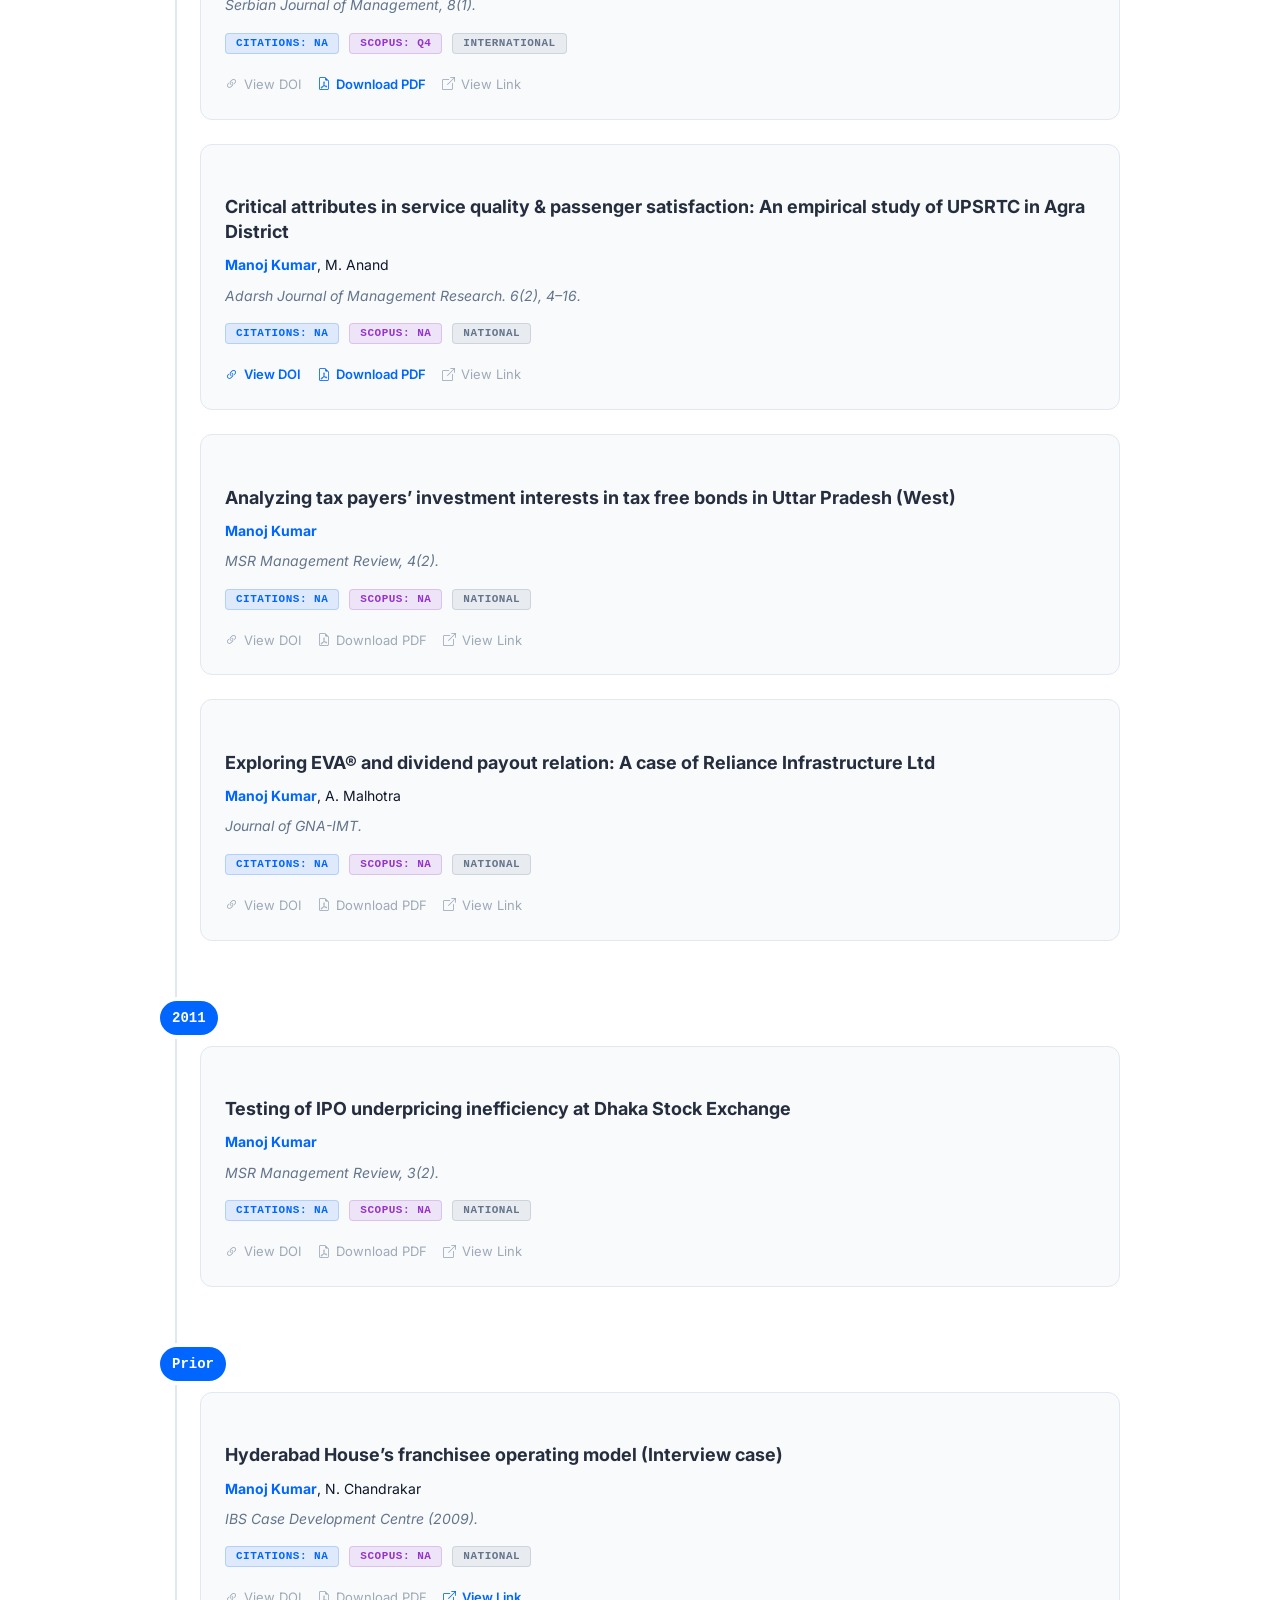
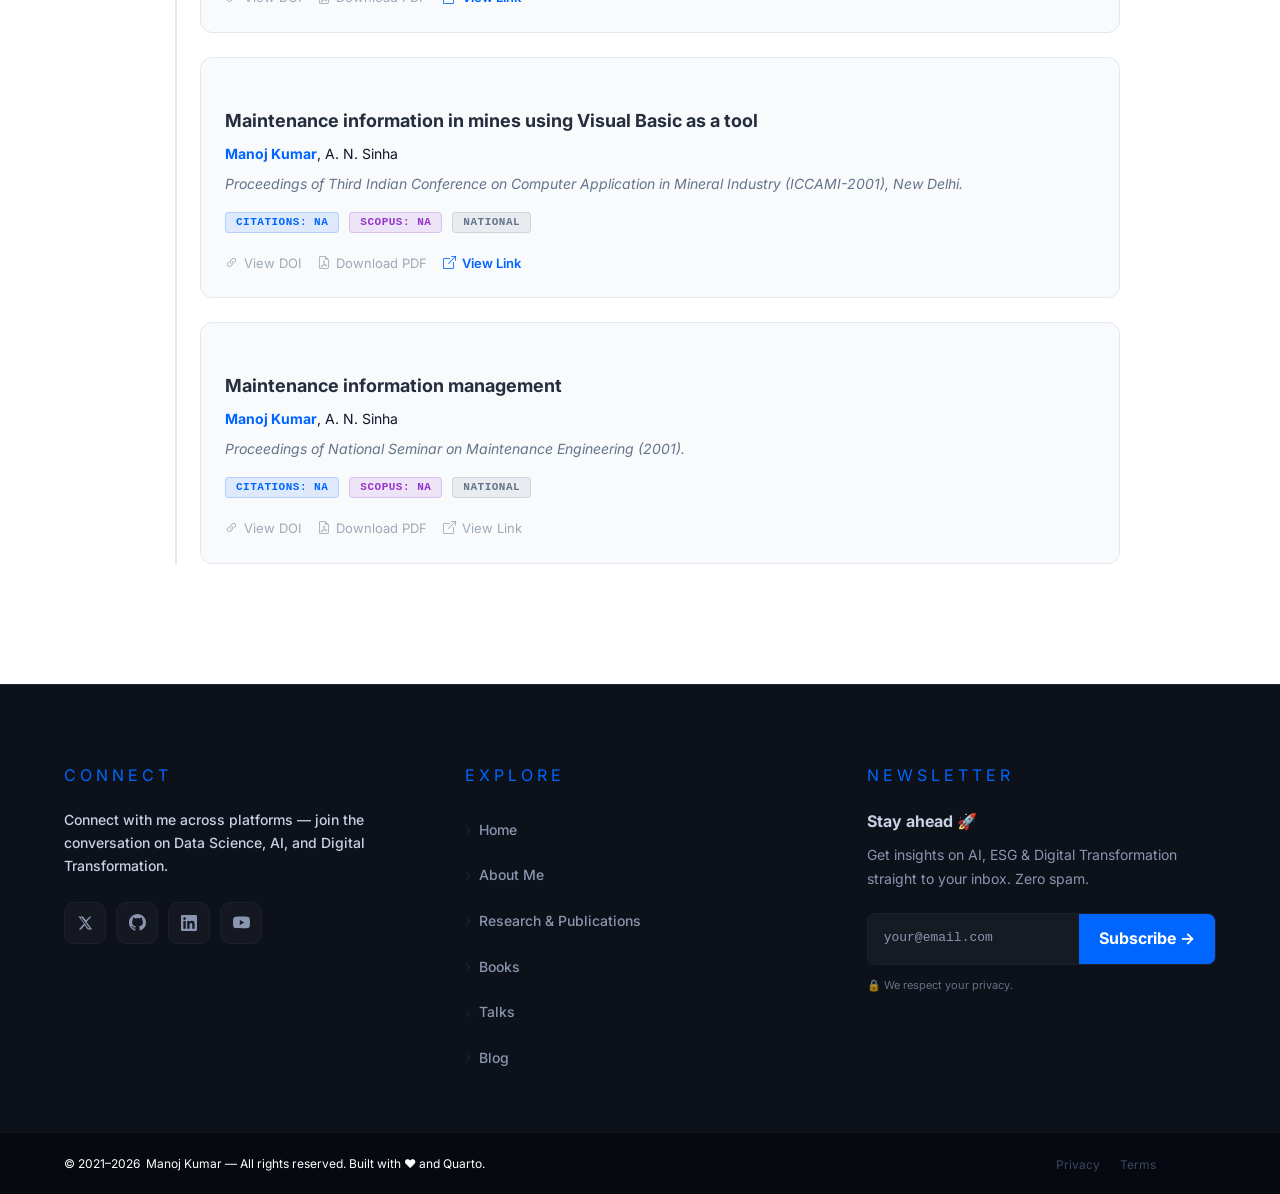
==== commit a30c192e: "Add Research and Publications timeline and academic cards" ====
--- a/docs/rnd.html
+++ b/docs/rnd.html
@@ -7,7 +7,7 @@
 <meta name="viewport" content="width=device-width, initial-scale=1.0, user-scalable=yes">
 
 
-<title>R&amp;D – Manoj Kumar</title>
+<title>rnd – Manoj Kumar</title>
 <style>
 code{white-space: pre-wrap;}
 span.smallcaps{font-variant: small-caps;}
@@ -75,7 +75,7 @@
 <link rel="stylesheet" href="styles/theme.css">
 </head>
 
-<body class="nav-fixed quarto-light"><script id="quarto-html-before-body" type="application/javascript">
+<body class="nav-fixed fullcontent quarto-light"><script id="quarto-html-before-body" type="application/javascript">
     const toggleBodyColorMode = (bsSheetEl) => {
       const mode = bsSheetEl.getAttribute("data-mode");
       const bodyEl = window.document.querySelector("body");
@@ -277,55 +277,351 @@
     </nav>
 </header>
 <!-- content -->
-<div id="quarto-content" class="quarto-container page-columns page-rows-contents page-layout-full page-navbar">
+<div id="quarto-content" class="quarto-container page-layout-custom page-navbar">
 <!-- sidebar -->
 <!-- margin-sidebar -->
-    <div id="quarto-margin-sidebar" class="sidebar margin-sidebar">
-        <nav id="TOC" role="doc-toc" class="toc-active">
-    <h2 id="toc-title">On this page</h2>
-   
-  <ul>
-  <li><a href="#research-publications" id="toc-research-publications" class="nav-link active" data-scroll-target="#research-publications">Research &amp; Publications</a></li>
-  </ul>
-</nav>
+<!-- main -->
+
+
+
+
+
+
+<div class="rnd-wrapper">
+  
+  <h1 class="rnd-header">Research &amp; Publications</h1>
+
+  <div class="timeline">
+
+    <div class="timeline-block">
+      <div class="timeline-year">2024</div>
+      <div class="timeline-content">
+
+        <div class="pub-card">
+          <h3 class="pub-title">A literature review into leadership styles discussed in mining industry</h3>
+          <div class="pub-authors"><strong>Manoj Kumar</strong>, K.P. Abraham, M. Anand</div>
+          <div class="pub-journal">International Journal of Mining and Mineral Engineering, 15(4), 379 - 395.</div>
+          <div class="pub-badges">
+            <span class="badge citations">Citations: NA</span>
+            <span class="badge scopus">Scopus: Q4</span>
+            <span class="badge type">International</span>
+          </div>
+          <div class="pub-actions">
+            <a href="[https://doi.org/10.1504/IJMME.2024.142842](https://doi.org/10.1504/IJMME.2024.142842)" target="_blank" class="pub-link"><i class="bi bi-link-45deg"></i> View DOI</a>
+            <a href="[https://www.inderscienceonline.com/doi/epdf/10.1504/IJMME.2024.142842](https://www.inderscienceonline.com/doi/epdf/10.1504/IJMME.2024.142842)" target="_blank" class="pub-link"><i class="bi bi-file-earmark-pdf"></i> Download PDF</a>
+            <span class="pub-disabled"><i class="bi bi-box-arrow-up-right"></i> View Link</span>
+          </div>
+        </div>
+
+        <div class="pub-card">
+          <h3 class="pub-title">AI/ML Framework for Enhancing Slope Stability Monitoring with Early Warning Alarm System in Open-Pit Mines</h3>
+          <div class="pub-authors"><strong>Manoj Kumar</strong>, K.P. Abraham</div>
+          <div class="pub-journal">Proceedings of International Conference on Mining and Beneficiation Technology (MBT), Jamshedpur, India.</div>
+          <div class="pub-badges">
+            <span class="badge citations">Citations: NA</span>
+            <span class="badge scopus">Scopus: NA</span>
+            <span class="badge type">National</span>
+          </div>
+          <div class="pub-actions">
+            <span class="pub-disabled"><i class="bi bi-link-45deg"></i> View DOI</span>
+            <span class="pub-disabled"><i class="bi bi-file-earmark-pdf"></i> Download PDF</span>
+            <span class="pub-disabled"><i class="bi bi-box-arrow-up-right"></i> View Link</span>
+          </div>
+        </div>
+
+      </div>
     </div>
-<!-- main -->
-<main class="content column-body" id="quarto-document-content">
-
-
-<header id="title-block-header" class="quarto-title-block default">
-<div class="quarto-title">
-<h1 class="title">R&amp;D</h1>
+
+    <div class="timeline-block">
+      <div class="timeline-year">2018</div>
+      <div class="timeline-content">
+
+        <div class="pub-card">
+          <h3 class="pub-title">Forecasting of mobile phone services subscription in a saturating market</h3>
+          <div class="pub-authors"><strong>Manoj Kumar</strong></div>
+          <div class="pub-journal">International Journal of Statistics and Applied Mathematics, 3(4), 184-189.</div>
+          <div class="pub-badges">
+            <span class="badge citations">Citations: NA</span>
+            <span class="badge scopus">Scopus: NA</span>
+            <span class="badge type">National</span>
+          </div>
+          <div class="pub-actions">
+            <span class="pub-disabled"><i class="bi bi-link-45deg"></i> View DOI</span>
+            <a href="[https://www.mathsjournal.com/pdf/2018/vol3issue4/PartB/3-4-20-625.pdf](https://www.mathsjournal.com/pdf/2018/vol3issue4/PartB/3-4-20-625.pdf)" target="_blank" class="pub-link"><i class="bi bi-file-earmark-pdf"></i> Download PDF</a>
+            <span class="pub-disabled"><i class="bi bi-box-arrow-up-right"></i> View Link</span>
+          </div>
+        </div>
+
+      </div>
+    </div>
+
+    <div class="timeline-block">
+      <div class="timeline-year">2016</div>
+      <div class="timeline-content">
+
+        <div class="pub-card">
+          <h3 class="pub-title">Forecasting tourist in-flow in South East Asia: A case of Singapore</h3>
+          <div class="pub-authors"><strong>Manoj Kumar</strong>, S. Sharma</div>
+          <div class="pub-journal">Tourism &amp; Management Studies, 12(1), 107–119.</div>
+          <div class="pub-badges">
+            <span class="badge citations">Citations: 21</span>
+            <span class="badge scopus">Scopus: Q1</span>
+            <span class="badge type">International</span>
+          </div>
+          <div class="pub-actions">
+            <a href="[https://doi.org/10.18089/tms.2016.12111](https://doi.org/10.18089/tms.2016.12111)" target="_blank" class="pub-link"><i class="bi bi-link-45deg"></i> View DOI</a>
+            <a href="[https://www.tmstudies.net/index.php/ectms/article/view/718/2381](https://www.tmstudies.net/index.php/ectms/article/view/718/2381)" target="_blank" class="pub-link"><i class="bi bi-file-earmark-pdf"></i> Download PDF</a>
+            <span class="pub-disabled"><i class="bi bi-box-arrow-up-right"></i> View Link</span>
+          </div>
+        </div>
+
+        <div class="pub-card">
+          <h3 class="pub-title">Public transport service quality and passenger satisfaction: A case of UPSRTC, Agra, India</h3>
+          <div class="pub-authors"><strong>Manoj Kumar</strong>, V. Anand, A. Shrivastava</div>
+          <div class="pub-journal">Pacific Business Review International, 8(11), 82–92.</div>
+          <div class="pub-badges">
+            <span class="badge citations">Citations: 12</span>
+            <span class="badge scopus">Scopus: NA</span>
+            <span class="badge type">National</span>
+          </div>
+          <div class="pub-actions">
+            <span class="pub-disabled"><i class="bi bi-link-45deg"></i> View DOI</span>
+            <a href="[https://www.pbr.co.in/2016/2016_month/May/11.pdf](https://www.pbr.co.in/2016/2016_month/May/11.pdf)" target="_blank" class="pub-link"><i class="bi bi-file-earmark-pdf"></i> Download PDF</a>
+            <span class="pub-disabled"><i class="bi bi-box-arrow-up-right"></i> View Link</span>
+          </div>
+        </div>
+
+        <div class="pub-card">
+          <h3 class="pub-title">Stress at work &amp; employee's satisfaction: Study on private institutions and universities in Northern India</h3>
+          <div class="pub-authors"><strong>Manoj Kumar</strong>, K. Anand, A. Shrivastava</div>
+          <div class="pub-journal">Pacific Business Review International, 8(3), 51–56.</div>
+          <div class="pub-badges">
+            <span class="badge citations">Citations: 3</span>
+            <span class="badge scopus">Scopus: NA</span>
+            <span class="badge type">National</span>
+          </div>
+          <div class="pub-actions">
+            <span class="pub-disabled"><i class="bi bi-link-45deg"></i> View DOI</span>
+            <a href="[https://www.pbr.co.in/2015/2015_month/Sep/6.pdf](https://www.pbr.co.in/2015/2015_month/Sep/6.pdf)" target="_blank" class="pub-link"><i class="bi bi-file-earmark-pdf"></i> Download PDF</a>
+            <span class="pub-disabled"><i class="bi bi-box-arrow-up-right"></i> View Link</span>
+          </div>
+        </div>
+
+      </div>
+    </div>
+
+    <div class="timeline-block">
+      <div class="timeline-year">2014</div>
+      <div class="timeline-content">
+
+        <div class="pub-card">
+          <h3 class="pub-title">An application of time series ARIMA forecasting model for predicting sugarcane production in India</h3>
+          <div class="pub-authors"><strong>Manoj Kumar</strong>, M. Anand</div>
+          <div class="pub-journal">Studies in Business and Economics, 9(1), 81–94.</div>
+          <div class="pub-badges">
+            <span class="badge citations">Citations: 182</span>
+            <span class="badge scopus">Scopus: Q3</span>
+            <span class="badge type">International</span>
+          </div>
+          <div class="pub-actions">
+            <span class="pub-disabled"><i class="bi bi-link-45deg"></i> View DOI</span>
+            <a href="[https://magazines.ulbsibiu.ro/eccsf/RePEc/blg/journl/918kumar&amp;anand.pdf](https://magazines.ulbsibiu.ro/eccsf/RePEc/blg/journl/918kumar&amp;anand.pdf)" target="_blank" class="pub-link"><i class="bi bi-file-earmark-pdf"></i> Download PDF</a>
+            <span class="pub-disabled"><i class="bi bi-box-arrow-up-right"></i> View Link</span>
+          </div>
+        </div>
+
+      </div>
+    </div>
+
+    <div class="timeline-block">
+      <div class="timeline-year">2013</div>
+      <div class="timeline-content">
+
+        <div class="pub-card">
+          <h3 class="pub-title">Assessing financial health of a firm using Altman’s original and revised Z-score models: A case of Kingfisher Airlines Ltd (India)</h3>
+          <div class="pub-authors"><strong>Manoj Kumar</strong>, M. Anand</div>
+          <div class="pub-journal">Journal of Applied Management and Investments, 2(1), 36-48.</div>
+          <div class="pub-badges">
+            <span class="badge citations">Citations: 35</span>
+            <span class="badge scopus">Scopus: NA</span>
+            <span class="badge type">International</span>
+          </div>
+          <div class="pub-actions">
+            <span class="pub-disabled"><i class="bi bi-link-45deg"></i> View DOI</span>
+            <a href="[https://www.researchgate.net/profile/Manoj_Kumar458/publication/281775693_Kumar_and_Anand_-_Assessing_Financial_Health_Of_A_Firm_Using_Altman'S_Original_And_Revised_Z-Score_Models_A_Case_Of_Kingfisher_Airlines_Ltd_India/links/55f7eb6008aec948c47539e4.pdf](https://www.researchgate.net/profile/Manoj_Kumar458/publication/281775693_Kumar_and_Anand_-_Assessing_Financial_Health_Of_A_Firm_Using_Altman'S_Original_And_Revised_Z-Score_Models_A_Case_Of_Kingfisher_Airlines_Ltd_India/links/55f7eb6008aec948c47539e4.pdf)" target="_blank" class="pub-link"><i class="bi bi-file-earmark-pdf"></i> Download PDF</a>
+            <span class="pub-disabled"><i class="bi bi-box-arrow-up-right"></i> View Link</span>
+          </div>
+        </div>
+
+        <div class="pub-card">
+          <h3 class="pub-title">Factors affecting tax payers’ decisions in saving tax by investing in tax saving bonds: A study in U.P. State, India</h3>
+          <div class="pub-authors"><strong>Manoj Kumar</strong></div>
+          <div class="pub-journal">Journal of Financial Assets and Investing.</div>
+          <div class="pub-badges">
+            <span class="badge citations">Citations: 1</span>
+            <span class="badge scopus">Scopus: NA</span>
+            <span class="badge type">International</span>
+          </div>
+          <div class="pub-actions">
+            <a href="[https://doi.org/10.5817/FAI2014-1-2](https://doi.org/10.5817/FAI2014-1-2)" target="_blank" class="pub-link"><i class="bi bi-link-45deg"></i> View DOI</a>
+            <span class="pub-disabled"><i class="bi bi-file-earmark-pdf"></i> Download PDF</span>
+            <span class="pub-disabled"><i class="bi bi-box-arrow-up-right"></i> View Link</span>
+          </div>
+        </div>
+
+        <div class="pub-card">
+          <h3 class="pub-title">A book review on "Marketing Research: A Practical Approach"</h3>
+          <div class="pub-authors"><strong>Manoj Kumar</strong></div>
+          <div class="pub-journal">Serbian Journal of Management, 8(1).</div>
+          <div class="pub-badges">
+            <span class="badge citations">Citations: NA</span>
+            <span class="badge scopus">Scopus: Q4</span>
+            <span class="badge type">International</span>
+          </div>
+          <div class="pub-actions">
+            <span class="pub-disabled"><i class="bi bi-link-45deg"></i> View DOI</span>
+            <a href="[https://www.sjm06.com/SJM ISSN1452-4864/8_1_2013_May_1_132/8_1_2013_113-115.pdf](https://www.sjm06.com/SJM ISSN1452-4864/8_1_2013_May_1_132/8_1_2013_113-115.pdf)" target="_blank" class="pub-link"><i class="bi bi-file-earmark-pdf"></i> Download PDF</a>
+            <span class="pub-disabled"><i class="bi bi-box-arrow-up-right"></i> View Link</span>
+          </div>
+        </div>
+
+        <div class="pub-card">
+          <h3 class="pub-title">Critical attributes in service quality &amp; passenger satisfaction: An empirical study of UPSRTC in Agra District</h3>
+          <div class="pub-authors"><strong>Manoj Kumar</strong>, M. Anand</div>
+          <div class="pub-journal">Adarsh Journal of Management Research. 6(2), 4–16.</div>
+          <div class="pub-badges">
+            <span class="badge citations">Citations: NA</span>
+            <span class="badge scopus">Scopus: NA</span>
+            <span class="badge type">National</span>
+          </div>
+          <div class="pub-actions">
+            <a href="[https://doi.org/10.21095/ajmr/2013/v6/i2/88257](https://doi.org/10.21095/ajmr/2013/v6/i2/88257)" target="_blank" class="pub-link"><i class="bi bi-link-45deg"></i> View DOI</a>
+            <a href="[https://www.adarshjournals.in/index.php/ajmr/article/view/88257/67261](https://www.adarshjournals.in/index.php/ajmr/article/view/88257/67261)" target="_blank" class="pub-link"><i class="bi bi-file-earmark-pdf"></i> Download PDF</a>
+            <span class="pub-disabled"><i class="bi bi-box-arrow-up-right"></i> View Link</span>
+          </div>
+        </div>
+
+        <div class="pub-card">
+          <h3 class="pub-title">Analyzing tax payers’ investment interests in tax free bonds in Uttar Pradesh (West)</h3>
+          <div class="pub-authors"><strong>Manoj Kumar</strong></div>
+          <div class="pub-journal">MSR Management Review, 4(2).</div>
+          <div class="pub-badges">
+            <span class="badge citations">Citations: NA</span>
+            <span class="badge scopus">Scopus: NA</span>
+            <span class="badge type">National</span>
+          </div>
+          <div class="pub-actions">
+            <span class="pub-disabled"><i class="bi bi-link-45deg"></i> View DOI</span>
+            <span class="pub-disabled"><i class="bi bi-file-earmark-pdf"></i> Download PDF</span>
+            <span class="pub-disabled"><i class="bi bi-box-arrow-up-right"></i> View Link</span>
+          </div>
+        </div>
+
+        <div class="pub-card">
+          <h3 class="pub-title">Exploring EVA® and dividend payout relation: A case of Reliance Infrastructure Ltd</h3>
+          <div class="pub-authors"><strong>Manoj Kumar</strong>, A. Malhotra</div>
+          <div class="pub-journal">Journal of GNA-IMT.</div>
+          <div class="pub-badges">
+            <span class="badge citations">Citations: NA</span>
+            <span class="badge scopus">Scopus: NA</span>
+            <span class="badge type">National</span>
+          </div>
+          <div class="pub-actions">
+            <span class="pub-disabled"><i class="bi bi-link-45deg"></i> View DOI</span>
+            <span class="pub-disabled"><i class="bi bi-file-earmark-pdf"></i> Download PDF</span>
+            <span class="pub-disabled"><i class="bi bi-box-arrow-up-right"></i> View Link</span>
+          </div>
+        </div>
+
+      </div>
+    </div>
+
+    <div class="timeline-block">
+      <div class="timeline-year">2011</div>
+      <div class="timeline-content">
+
+        <div class="pub-card">
+          <h3 class="pub-title">Testing of IPO underpricing inefficiency at Dhaka Stock Exchange</h3>
+          <div class="pub-authors"><strong>Manoj Kumar</strong></div>
+          <div class="pub-journal">MSR Management Review, 3(2).</div>
+          <div class="pub-badges">
+            <span class="badge citations">Citations: NA</span>
+            <span class="badge scopus">Scopus: NA</span>
+            <span class="badge type">National</span>
+          </div>
+          <div class="pub-actions">
+            <span class="pub-disabled"><i class="bi bi-link-45deg"></i> View DOI</span>
+            <span class="pub-disabled"><i class="bi bi-file-earmark-pdf"></i> Download PDF</span>
+            <span class="pub-disabled"><i class="bi bi-box-arrow-up-right"></i> View Link</span>
+          </div>
+        </div>
+
+      </div>
+    </div>
+
+    <div class="timeline-block">
+      <div class="timeline-year">Prior</div>
+      <div class="timeline-content">
+
+        <div class="pub-card">
+          <h3 class="pub-title">Hyderabad House’s franchisee operating model (Interview case)</h3>
+          <div class="pub-authors"><strong>Manoj Kumar</strong>, N. Chandrakar</div>
+          <div class="pub-journal">IBS Case Development Centre (2009).</div>
+          <div class="pub-badges">
+            <span class="badge citations">Citations: NA</span>
+            <span class="badge scopus">Scopus: NA</span>
+            <span class="badge type">National</span>
+          </div>
+          <div class="pub-actions">
+            <span class="pub-disabled"><i class="bi bi-link-45deg"></i> View DOI</span>
+            <span class="pub-disabled"><i class="bi bi-file-earmark-pdf"></i> Download PDF</span>
+            <a href="[https://www.ibscdc.org/video-interview/Zubair-Ahmed.asp](https://www.ibscdc.org/video-interview/Zubair-Ahmed.asp)" target="_blank" class="pub-link"><i class="bi bi-box-arrow-up-right"></i> View Link</a>
+          </div>
+        </div>
+
+        <div class="pub-card">
+          <h3 class="pub-title">Maintenance information in mines using Visual Basic as a tool</h3>
+          <div class="pub-authors"><strong>Manoj Kumar</strong>, A. N. Sinha</div>
+          <div class="pub-journal">Proceedings of Third Indian Conference on Computer Application in Mineral Industry (ICCAMI-2001), New Delhi.</div>
+          <div class="pub-badges">
+            <span class="badge citations">Citations: NA</span>
+            <span class="badge scopus">Scopus: NA</span>
+            <span class="badge type">National</span>
+          </div>
+          <div class="pub-actions">
+            <span class="pub-disabled"><i class="bi bi-link-45deg"></i> View DOI</span>
+            <span class="pub-disabled"><i class="bi bi-file-earmark-pdf"></i> Download PDF</span>
+            <a href="[https://books.google.co.in/books/about/Computer_Applications_in_Mineral_Industr.html?id=f4Y7AAAACAAJ&amp;redir_esc=y](https://books.google.co.in/books/about/Computer_Applications_in_Mineral_Industr.html?id=f4Y7AAAACAAJ&amp;redir_esc=y)" target="_blank" class="pub-link"><i class="bi bi-box-arrow-up-right"></i> View Link</a>
+          </div>
+        </div>
+
+        <div class="pub-card">
+          <h3 class="pub-title">Maintenance information management</h3>
+          <div class="pub-authors"><strong>Manoj Kumar</strong>, A. N. Sinha</div>
+          <div class="pub-journal">Proceedings of National Seminar on Maintenance Engineering (2001).</div>
+          <div class="pub-badges">
+            <span class="badge citations">Citations: NA</span>
+            <span class="badge scopus">Scopus: NA</span>
+            <span class="badge type">National</span>
+          </div>
+          <div class="pub-actions">
+            <span class="pub-disabled"><i class="bi bi-link-45deg"></i> View DOI</span>
+            <span class="pub-disabled"><i class="bi bi-file-earmark-pdf"></i> Download PDF</span>
+            <span class="pub-disabled"><i class="bi bi-box-arrow-up-right"></i> View Link</span>
+          </div>
+        </div>
+
+      </div>
+    </div>
+
+  </div>
 </div>
 
 
 
-<div class="quarto-title-meta column-body">
-
-    
-  
-    
-  </div>
-  
-
-
-</header>
-
-
-<section id="research-publications" class="level2">
-<h2 class="anchored" data-anchor-id="research-publications">Research &amp; Publications</h2>
-<p>I am Manoj Kumar, a professional with experience in:</p>
-<ul>
-<li>Industrial Operations</li>
-<li>Data Science &amp; AI</li>
-<li>Digital Transformation</li>
-</ul>
-<p>My focus is on applying data-driven strategies to real-world problems.</p>
-
-
-</section>
-
-</main> <!-- /main -->
+
+
+
 <footer id="site-footer" class="column-screen">
 
   <div class="footer-main">
--- a/docs/styles/theme.css
+++ b/docs/styles/theme.css
@@ -22,7 +22,7 @@
 ========================================= */
 @import url("pages/homepage.css");
 @import url("pages/books.css");
-
+@import url("pages/rnd.css");
 
 /* =========================================
    BASE GLOBAL STYLES
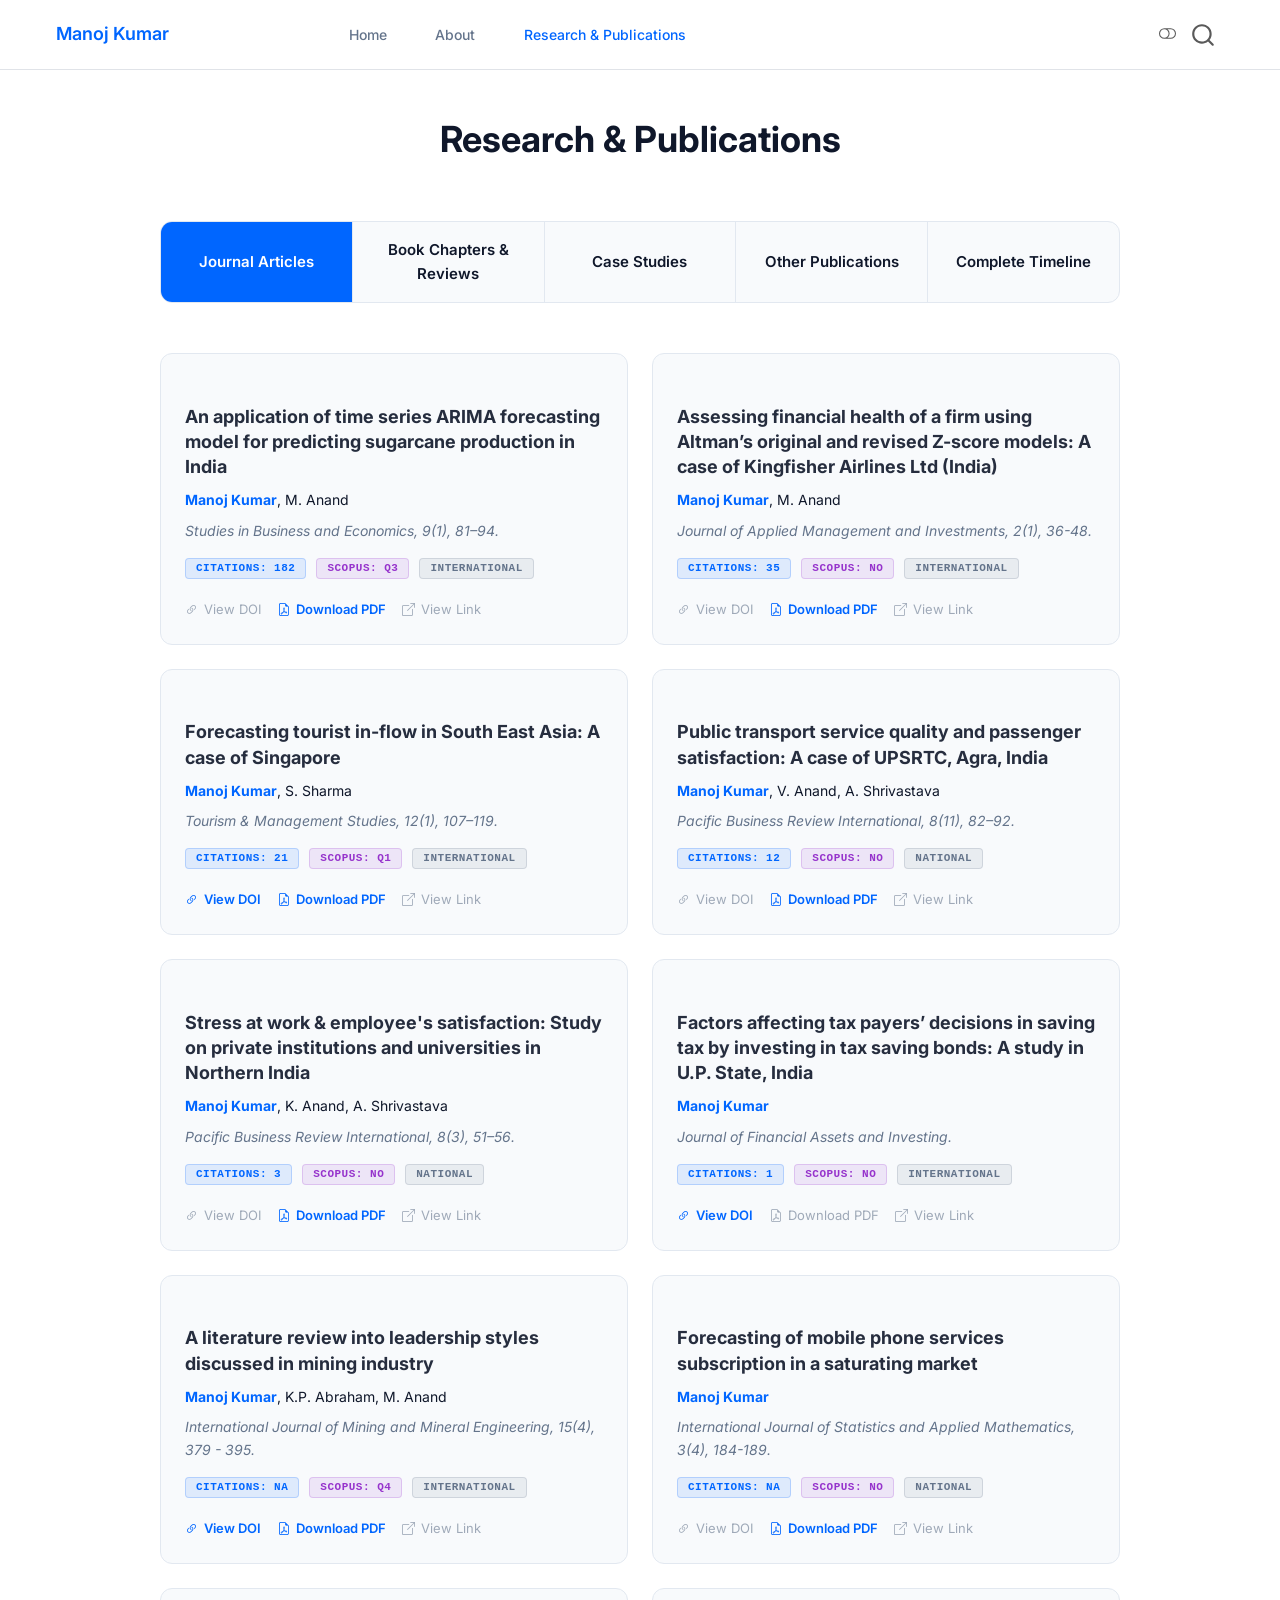
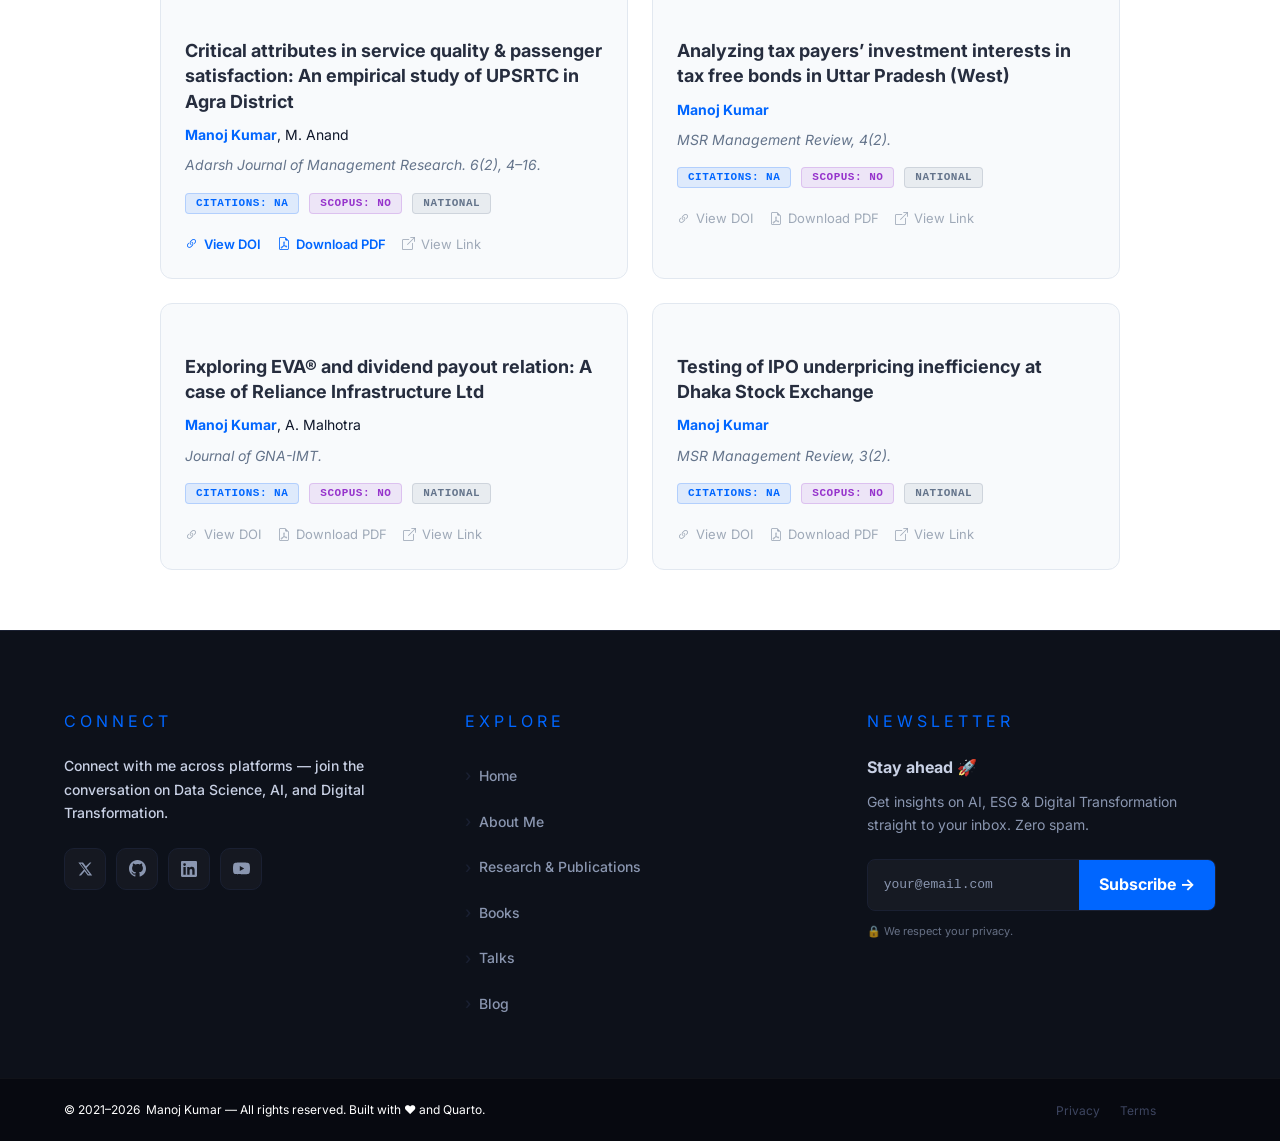
==== commit 08043c59: "Added Research & Publications" ====
--- a/docs/rnd.html
+++ b/docs/rnd.html
@@ -291,11 +291,114 @@
   
   <h1 class="rnd-header">Research &amp; Publications</h1>
 
-  <div class="timeline">
-
-    <div class="timeline-block">
-      <div class="timeline-year">2024</div>
-      <div class="timeline-content">
+  <div class="custom-tabs">
+    <button class="tab-btn active" data-target="tab-journals">Journal Articles</button>
+    <button class="tab-btn" data-target="tab-books">Book Chapters &amp; Reviews</button>
+    <button class="tab-btn" data-target="tab-cases">Case Studies</button>
+    <button class="tab-btn" data-target="tab-other">Other Publications</button>
+    <button class="tab-btn" data-target="tab-timeline">Complete Timeline</button>
+  </div>
+
+  <div class="tab-content-wrapper">
+
+    <div class="tab-pane active" id="tab-journals">
+      <div class="pub-grid">
+
+        <div class="pub-card">
+          <h3 class="pub-title">An application of time series ARIMA forecasting model for predicting sugarcane production in India</h3>
+          <div class="pub-authors"><strong>Manoj Kumar</strong>, M. Anand</div>
+          <div class="pub-journal">Studies in Business and Economics, 9(1), 81–94.</div>
+          <div class="pub-badges">
+            <span class="badge citations">Citations: 182</span>
+            <span class="badge scopus">Scopus: Q3</span>
+            <span class="badge type">International</span>
+          </div>
+          <div class="pub-actions">
+            <span class="pub-disabled"><i class="bi bi-link-45deg"></i> View DOI</span>
+            <a href="https://magazines.ulbsibiu.ro/eccsf/RePEc/blg/journl/918kumar&amp;anand.pdf" target="_blank" class="pub-link"><i class="bi bi-file-earmark-pdf"></i> Download PDF</a>
+            <span class="pub-disabled"><i class="bi bi-box-arrow-up-right"></i> View Link</span>
+          </div>
+        </div>
+
+        <div class="pub-card">
+          <h3 class="pub-title">Assessing financial health of a firm using Altman’s original and revised Z-score models: A case of Kingfisher Airlines Ltd (India)</h3>
+          <div class="pub-authors"><strong>Manoj Kumar</strong>, M. Anand</div>
+          <div class="pub-journal">Journal of Applied Management and Investments, 2(1), 36-48.</div>
+          <div class="pub-badges">
+            <span class="badge citations">Citations: 35</span>
+            <span class="badge scopus">Scopus: No</span>
+            <span class="badge type">International</span>
+          </div>
+          <div class="pub-actions">
+            <span class="pub-disabled"><i class="bi bi-link-45deg"></i> View DOI</span>
+            <a href="https://www.researchgate.net/profile/Manoj_Kumar458/publication/281775693_Kumar_and_Anand_-_Assessing_Financial_Health_Of_A_Firm_Using_Altman'S_Original_And_Revised_Z-Score_Models_A_Case_Of_Kingfisher_Airlines_Ltd_India/links/55f7eb6008aec948c47539e4.pdf" target="_blank" class="pub-link"><i class="bi bi-file-earmark-pdf"></i> Download PDF</a>
+            <span class="pub-disabled"><i class="bi bi-box-arrow-up-right"></i> View Link</span>
+          </div>
+        </div>
+
+        <div class="pub-card">
+          <h3 class="pub-title">Forecasting tourist in-flow in South East Asia: A case of Singapore</h3>
+          <div class="pub-authors"><strong>Manoj Kumar</strong>, S. Sharma</div>
+          <div class="pub-journal">Tourism &amp; Management Studies, 12(1), 107–119.</div>
+          <div class="pub-badges">
+            <span class="badge citations">Citations: 21</span>
+            <span class="badge scopus">Scopus: Q1</span>
+            <span class="badge type">International</span>
+          </div>
+          <div class="pub-actions">
+            <a href="https://doi.org/10.18089/tms.2016.12111" target="_blank" class="pub-link"><i class="bi bi-link-45deg"></i> View DOI</a>
+            <a href="https://www.tmstudies.net/index.php/ectms/article/view/718/2381" target="_blank" class="pub-link"><i class="bi bi-file-earmark-pdf"></i> Download PDF</a>
+            <span class="pub-disabled"><i class="bi bi-box-arrow-up-right"></i> View Link</span>
+          </div>
+        </div>
+
+        <div class="pub-card">
+          <h3 class="pub-title">Public transport service quality and passenger satisfaction: A case of UPSRTC, Agra, India</h3>
+          <div class="pub-authors"><strong>Manoj Kumar</strong>, V. Anand, A. Shrivastava</div>
+          <div class="pub-journal">Pacific Business Review International, 8(11), 82–92.</div>
+          <div class="pub-badges">
+            <span class="badge citations">Citations: 12</span>
+            <span class="badge scopus">Scopus: No</span>
+            <span class="badge type">National</span>
+          </div>
+          <div class="pub-actions">
+            <span class="pub-disabled"><i class="bi bi-link-45deg"></i> View DOI</span>
+            <a href="https://www.pbr.co.in/2016/2016_month/May/11.pdf" target="_blank" class="pub-link"><i class="bi bi-file-earmark-pdf"></i> Download PDF</a>
+            <span class="pub-disabled"><i class="bi bi-box-arrow-up-right"></i> View Link</span>
+          </div>
+        </div>
+
+        <div class="pub-card">
+          <h3 class="pub-title">Stress at work &amp; employee's satisfaction: Study on private institutions and universities in Northern India</h3>
+          <div class="pub-authors"><strong>Manoj Kumar</strong>, K. Anand, A. Shrivastava</div>
+          <div class="pub-journal">Pacific Business Review International, 8(3), 51–56.</div>
+          <div class="pub-badges">
+            <span class="badge citations">Citations: 3</span>
+            <span class="badge scopus">Scopus: No</span>
+            <span class="badge type">National</span>
+          </div>
+          <div class="pub-actions">
+            <span class="pub-disabled"><i class="bi bi-link-45deg"></i> View DOI</span>
+            <a href="https://www.pbr.co.in/2015/2015_month/Sep/6.pdf" target="_blank" class="pub-link"><i class="bi bi-file-earmark-pdf"></i> Download PDF</a>
+            <span class="pub-disabled"><i class="bi bi-box-arrow-up-right"></i> View Link</span>
+          </div>
+        </div>
+
+        <div class="pub-card">
+          <h3 class="pub-title">Factors affecting tax payers’ decisions in saving tax by investing in tax saving bonds: A study in U.P. State, India</h3>
+          <div class="pub-authors"><strong>Manoj Kumar</strong></div>
+          <div class="pub-journal">Journal of Financial Assets and Investing.</div>
+          <div class="pub-badges">
+            <span class="badge citations">Citations: 1</span>
+            <span class="badge scopus">Scopus: No</span>
+            <span class="badge type">International</span>
+          </div>
+          <div class="pub-actions">
+            <a href="https://doi.org/10.5817/FAI2014-1-2" target="_blank" class="pub-link"><i class="bi bi-link-45deg"></i> View DOI</a>
+            <span class="pub-disabled"><i class="bi bi-file-earmark-pdf"></i> Download PDF</span>
+            <span class="pub-disabled"><i class="bi bi-box-arrow-up-right"></i> View Link</span>
+          </div>
+        </div>
 
         <div class="pub-card">
           <h3 class="pub-title">A literature review into leadership styles discussed in mining industry</h3>
@@ -307,19 +410,51 @@
             <span class="badge type">International</span>
           </div>
           <div class="pub-actions">
-            <a href="[https://doi.org/10.1504/IJMME.2024.142842](https://doi.org/10.1504/IJMME.2024.142842)" target="_blank" class="pub-link"><i class="bi bi-link-45deg"></i> View DOI</a>
-            <a href="[https://www.inderscienceonline.com/doi/epdf/10.1504/IJMME.2024.142842](https://www.inderscienceonline.com/doi/epdf/10.1504/IJMME.2024.142842)" target="_blank" class="pub-link"><i class="bi bi-file-earmark-pdf"></i> Download PDF</a>
+            <a href="https://doi.org/10.1504/IJMME.2024.142842" target="_blank" class="pub-link"><i class="bi bi-link-45deg"></i> View DOI</a>
+            <a href="https://www.inderscienceonline.com/doi/epdf/10.1504/IJMME.2024.142842" target="_blank" class="pub-link"><i class="bi bi-file-earmark-pdf"></i> Download PDF</a>
             <span class="pub-disabled"><i class="bi bi-box-arrow-up-right"></i> View Link</span>
           </div>
         </div>
 
         <div class="pub-card">
-          <h3 class="pub-title">AI/ML Framework for Enhancing Slope Stability Monitoring with Early Warning Alarm System in Open-Pit Mines</h3>
-          <div class="pub-authors"><strong>Manoj Kumar</strong>, K.P. Abraham</div>
-          <div class="pub-journal">Proceedings of International Conference on Mining and Beneficiation Technology (MBT), Jamshedpur, India.</div>
+          <h3 class="pub-title">Forecasting of mobile phone services subscription in a saturating market</h3>
+          <div class="pub-authors"><strong>Manoj Kumar</strong></div>
+          <div class="pub-journal">International Journal of Statistics and Applied Mathematics, 3(4), 184-189.</div>
           <div class="pub-badges">
             <span class="badge citations">Citations: NA</span>
-            <span class="badge scopus">Scopus: NA</span>
+            <span class="badge scopus">Scopus: No</span>
+            <span class="badge type">National</span>
+          </div>
+          <div class="pub-actions">
+            <span class="pub-disabled"><i class="bi bi-link-45deg"></i> View DOI</span>
+            <a href="https://www.mathsjournal.com/pdf/2018/vol3issue4/PartB/3-4-20-625.pdf" target="_blank" class="pub-link"><i class="bi bi-file-earmark-pdf"></i> Download PDF</a>
+            <span class="pub-disabled"><i class="bi bi-box-arrow-up-right"></i> View Link</span>
+          </div>
+        </div>
+
+        <div class="pub-card">
+          <h3 class="pub-title">Critical attributes in service quality &amp; passenger satisfaction: An empirical study of UPSRTC in Agra District</h3>
+          <div class="pub-authors"><strong>Manoj Kumar</strong>, M. Anand</div>
+          <div class="pub-journal">Adarsh Journal of Management Research. 6(2), 4–16.</div>
+          <div class="pub-badges">
+            <span class="badge citations">Citations: NA</span>
+            <span class="badge scopus">Scopus: No</span>
+            <span class="badge type">National</span>
+          </div>
+          <div class="pub-actions">
+            <a href="https://doi.org/10.21095/ajmr/2013/v6/i2/88257" target="_blank" class="pub-link"><i class="bi bi-link-45deg"></i> View DOI</a>
+            <a href="https://www.adarshjournals.in/index.php/ajmr/article/view/88257/67261" target="_blank" class="pub-link"><i class="bi bi-file-earmark-pdf"></i> Download PDF</a>
+            <span class="pub-disabled"><i class="bi bi-box-arrow-up-right"></i> View Link</span>
+          </div>
+        </div>
+
+        <div class="pub-card">
+          <h3 class="pub-title">Analyzing tax payers’ investment interests in tax free bonds in Uttar Pradesh (West)</h3>
+          <div class="pub-authors"><strong>Manoj Kumar</strong></div>
+          <div class="pub-journal">MSR Management Review, 4(2).</div>
+          <div class="pub-badges">
+            <span class="badge citations">Citations: NA</span>
+            <span class="badge scopus">Scopus: No</span>
             <span class="badge type">National</span>
           </div>
           <div class="pub-actions">
@@ -329,145 +464,43 @@
           </div>
         </div>
 
+        <div class="pub-card">
+          <h3 class="pub-title">Exploring EVA® and dividend payout relation: A case of Reliance Infrastructure Ltd</h3>
+          <div class="pub-authors"><strong>Manoj Kumar</strong>, A. Malhotra</div>
+          <div class="pub-journal">Journal of GNA-IMT.</div>
+          <div class="pub-badges">
+            <span class="badge citations">Citations: NA</span>
+            <span class="badge scopus">Scopus: No</span>
+            <span class="badge type">National</span>
+          </div>
+          <div class="pub-actions">
+            <span class="pub-disabled"><i class="bi bi-link-45deg"></i> View DOI</span>
+            <span class="pub-disabled"><i class="bi bi-file-earmark-pdf"></i> Download PDF</span>
+            <span class="pub-disabled"><i class="bi bi-box-arrow-up-right"></i> View Link</span>
+          </div>
+        </div>
+
+        <div class="pub-card">
+          <h3 class="pub-title">Testing of IPO underpricing inefficiency at Dhaka Stock Exchange</h3>
+          <div class="pub-authors"><strong>Manoj Kumar</strong></div>
+          <div class="pub-journal">MSR Management Review, 3(2).</div>
+          <div class="pub-badges">
+            <span class="badge citations">Citations: NA</span>
+            <span class="badge scopus">Scopus: No</span>
+            <span class="badge type">National</span>
+          </div>
+          <div class="pub-actions">
+            <span class="pub-disabled"><i class="bi bi-link-45deg"></i> View DOI</span>
+            <span class="pub-disabled"><i class="bi bi-file-earmark-pdf"></i> Download PDF</span>
+            <span class="pub-disabled"><i class="bi bi-box-arrow-up-right"></i> View Link</span>
+          </div>
+        </div>
+
       </div>
     </div>
 
-    <div class="timeline-block">
-      <div class="timeline-year">2018</div>
-      <div class="timeline-content">
-
-        <div class="pub-card">
-          <h3 class="pub-title">Forecasting of mobile phone services subscription in a saturating market</h3>
-          <div class="pub-authors"><strong>Manoj Kumar</strong></div>
-          <div class="pub-journal">International Journal of Statistics and Applied Mathematics, 3(4), 184-189.</div>
-          <div class="pub-badges">
-            <span class="badge citations">Citations: NA</span>
-            <span class="badge scopus">Scopus: NA</span>
-            <span class="badge type">National</span>
-          </div>
-          <div class="pub-actions">
-            <span class="pub-disabled"><i class="bi bi-link-45deg"></i> View DOI</span>
-            <a href="[https://www.mathsjournal.com/pdf/2018/vol3issue4/PartB/3-4-20-625.pdf](https://www.mathsjournal.com/pdf/2018/vol3issue4/PartB/3-4-20-625.pdf)" target="_blank" class="pub-link"><i class="bi bi-file-earmark-pdf"></i> Download PDF</a>
-            <span class="pub-disabled"><i class="bi bi-box-arrow-up-right"></i> View Link</span>
-          </div>
-        </div>
-
-      </div>
-    </div>
-
-    <div class="timeline-block">
-      <div class="timeline-year">2016</div>
-      <div class="timeline-content">
-
-        <div class="pub-card">
-          <h3 class="pub-title">Forecasting tourist in-flow in South East Asia: A case of Singapore</h3>
-          <div class="pub-authors"><strong>Manoj Kumar</strong>, S. Sharma</div>
-          <div class="pub-journal">Tourism &amp; Management Studies, 12(1), 107–119.</div>
-          <div class="pub-badges">
-            <span class="badge citations">Citations: 21</span>
-            <span class="badge scopus">Scopus: Q1</span>
-            <span class="badge type">International</span>
-          </div>
-          <div class="pub-actions">
-            <a href="[https://doi.org/10.18089/tms.2016.12111](https://doi.org/10.18089/tms.2016.12111)" target="_blank" class="pub-link"><i class="bi bi-link-45deg"></i> View DOI</a>
-            <a href="[https://www.tmstudies.net/index.php/ectms/article/view/718/2381](https://www.tmstudies.net/index.php/ectms/article/view/718/2381)" target="_blank" class="pub-link"><i class="bi bi-file-earmark-pdf"></i> Download PDF</a>
-            <span class="pub-disabled"><i class="bi bi-box-arrow-up-right"></i> View Link</span>
-          </div>
-        </div>
-
-        <div class="pub-card">
-          <h3 class="pub-title">Public transport service quality and passenger satisfaction: A case of UPSRTC, Agra, India</h3>
-          <div class="pub-authors"><strong>Manoj Kumar</strong>, V. Anand, A. Shrivastava</div>
-          <div class="pub-journal">Pacific Business Review International, 8(11), 82–92.</div>
-          <div class="pub-badges">
-            <span class="badge citations">Citations: 12</span>
-            <span class="badge scopus">Scopus: NA</span>
-            <span class="badge type">National</span>
-          </div>
-          <div class="pub-actions">
-            <span class="pub-disabled"><i class="bi bi-link-45deg"></i> View DOI</span>
-            <a href="[https://www.pbr.co.in/2016/2016_month/May/11.pdf](https://www.pbr.co.in/2016/2016_month/May/11.pdf)" target="_blank" class="pub-link"><i class="bi bi-file-earmark-pdf"></i> Download PDF</a>
-            <span class="pub-disabled"><i class="bi bi-box-arrow-up-right"></i> View Link</span>
-          </div>
-        </div>
-
-        <div class="pub-card">
-          <h3 class="pub-title">Stress at work &amp; employee's satisfaction: Study on private institutions and universities in Northern India</h3>
-          <div class="pub-authors"><strong>Manoj Kumar</strong>, K. Anand, A. Shrivastava</div>
-          <div class="pub-journal">Pacific Business Review International, 8(3), 51–56.</div>
-          <div class="pub-badges">
-            <span class="badge citations">Citations: 3</span>
-            <span class="badge scopus">Scopus: NA</span>
-            <span class="badge type">National</span>
-          </div>
-          <div class="pub-actions">
-            <span class="pub-disabled"><i class="bi bi-link-45deg"></i> View DOI</span>
-            <a href="[https://www.pbr.co.in/2015/2015_month/Sep/6.pdf](https://www.pbr.co.in/2015/2015_month/Sep/6.pdf)" target="_blank" class="pub-link"><i class="bi bi-file-earmark-pdf"></i> Download PDF</a>
-            <span class="pub-disabled"><i class="bi bi-box-arrow-up-right"></i> View Link</span>
-          </div>
-        </div>
-
-      </div>
-    </div>
-
-    <div class="timeline-block">
-      <div class="timeline-year">2014</div>
-      <div class="timeline-content">
-
-        <div class="pub-card">
-          <h3 class="pub-title">An application of time series ARIMA forecasting model for predicting sugarcane production in India</h3>
-          <div class="pub-authors"><strong>Manoj Kumar</strong>, M. Anand</div>
-          <div class="pub-journal">Studies in Business and Economics, 9(1), 81–94.</div>
-          <div class="pub-badges">
-            <span class="badge citations">Citations: 182</span>
-            <span class="badge scopus">Scopus: Q3</span>
-            <span class="badge type">International</span>
-          </div>
-          <div class="pub-actions">
-            <span class="pub-disabled"><i class="bi bi-link-45deg"></i> View DOI</span>
-            <a href="[https://magazines.ulbsibiu.ro/eccsf/RePEc/blg/journl/918kumar&amp;anand.pdf](https://magazines.ulbsibiu.ro/eccsf/RePEc/blg/journl/918kumar&amp;anand.pdf)" target="_blank" class="pub-link"><i class="bi bi-file-earmark-pdf"></i> Download PDF</a>
-            <span class="pub-disabled"><i class="bi bi-box-arrow-up-right"></i> View Link</span>
-          </div>
-        </div>
-
-      </div>
-    </div>
-
-    <div class="timeline-block">
-      <div class="timeline-year">2013</div>
-      <div class="timeline-content">
-
-        <div class="pub-card">
-          <h3 class="pub-title">Assessing financial health of a firm using Altman’s original and revised Z-score models: A case of Kingfisher Airlines Ltd (India)</h3>
-          <div class="pub-authors"><strong>Manoj Kumar</strong>, M. Anand</div>
-          <div class="pub-journal">Journal of Applied Management and Investments, 2(1), 36-48.</div>
-          <div class="pub-badges">
-            <span class="badge citations">Citations: 35</span>
-            <span class="badge scopus">Scopus: NA</span>
-            <span class="badge type">International</span>
-          </div>
-          <div class="pub-actions">
-            <span class="pub-disabled"><i class="bi bi-link-45deg"></i> View DOI</span>
-            <a href="[https://www.researchgate.net/profile/Manoj_Kumar458/publication/281775693_Kumar_and_Anand_-_Assessing_Financial_Health_Of_A_Firm_Using_Altman'S_Original_And_Revised_Z-Score_Models_A_Case_Of_Kingfisher_Airlines_Ltd_India/links/55f7eb6008aec948c47539e4.pdf](https://www.researchgate.net/profile/Manoj_Kumar458/publication/281775693_Kumar_and_Anand_-_Assessing_Financial_Health_Of_A_Firm_Using_Altman'S_Original_And_Revised_Z-Score_Models_A_Case_Of_Kingfisher_Airlines_Ltd_India/links/55f7eb6008aec948c47539e4.pdf)" target="_blank" class="pub-link"><i class="bi bi-file-earmark-pdf"></i> Download PDF</a>
-            <span class="pub-disabled"><i class="bi bi-box-arrow-up-right"></i> View Link</span>
-          </div>
-        </div>
-
-        <div class="pub-card">
-          <h3 class="pub-title">Factors affecting tax payers’ decisions in saving tax by investing in tax saving bonds: A study in U.P. State, India</h3>
-          <div class="pub-authors"><strong>Manoj Kumar</strong></div>
-          <div class="pub-journal">Journal of Financial Assets and Investing.</div>
-          <div class="pub-badges">
-            <span class="badge citations">Citations: 1</span>
-            <span class="badge scopus">Scopus: NA</span>
-            <span class="badge type">International</span>
-          </div>
-          <div class="pub-actions">
-            <a href="[https://doi.org/10.5817/FAI2014-1-2](https://doi.org/10.5817/FAI2014-1-2)" target="_blank" class="pub-link"><i class="bi bi-link-45deg"></i> View DOI</a>
-            <span class="pub-disabled"><i class="bi bi-file-earmark-pdf"></i> Download PDF</span>
-            <span class="pub-disabled"><i class="bi bi-box-arrow-up-right"></i> View Link</span>
-          </div>
-        </div>
+    <div class="tab-pane" id="tab-books">
+      <div class="pub-grid">
 
         <div class="pub-card">
           <h3 class="pub-title">A book review on "Marketing Research: A Practical Approach"</h3>
@@ -480,34 +513,46 @@
           </div>
           <div class="pub-actions">
             <span class="pub-disabled"><i class="bi bi-link-45deg"></i> View DOI</span>
-            <a href="[https://www.sjm06.com/SJM ISSN1452-4864/8_1_2013_May_1_132/8_1_2013_113-115.pdf](https://www.sjm06.com/SJM ISSN1452-4864/8_1_2013_May_1_132/8_1_2013_113-115.pdf)" target="_blank" class="pub-link"><i class="bi bi-file-earmark-pdf"></i> Download PDF</a>
+            <a href="https://www.sjm06.com/SJM%20ISSN1452-4864/8_1_2013_May_1_132/8_1_2013_113-115.pdf" target="_blank" class="pub-link"><i class="bi bi-file-earmark-pdf"></i> Download PDF</a>
             <span class="pub-disabled"><i class="bi bi-box-arrow-up-right"></i> View Link</span>
           </div>
         </div>
 
-        <div class="pub-card">
-          <h3 class="pub-title">Critical attributes in service quality &amp; passenger satisfaction: An empirical study of UPSRTC in Agra District</h3>
-          <div class="pub-authors"><strong>Manoj Kumar</strong>, M. Anand</div>
-          <div class="pub-journal">Adarsh Journal of Management Research. 6(2), 4–16.</div>
+      </div>
+    </div>
+
+    <div class="tab-pane" id="tab-cases">
+      <div class="pub-grid">
+
+        <div class="pub-card">
+          <h3 class="pub-title">Hyderabad House’s franchisee operating model (Interview case)</h3>
+          <div class="pub-authors"><strong>Manoj Kumar</strong>, N. Chandrakar</div>
+          <div class="pub-journal">IBS Case Development Centre (2009).</div>
           <div class="pub-badges">
             <span class="badge citations">Citations: NA</span>
-            <span class="badge scopus">Scopus: NA</span>
+            <span class="badge scopus">Scopus: No</span>
             <span class="badge type">National</span>
           </div>
           <div class="pub-actions">
-            <a href="[https://doi.org/10.21095/ajmr/2013/v6/i2/88257](https://doi.org/10.21095/ajmr/2013/v6/i2/88257)" target="_blank" class="pub-link"><i class="bi bi-link-45deg"></i> View DOI</a>
-            <a href="[https://www.adarshjournals.in/index.php/ajmr/article/view/88257/67261](https://www.adarshjournals.in/index.php/ajmr/article/view/88257/67261)" target="_blank" class="pub-link"><i class="bi bi-file-earmark-pdf"></i> Download PDF</a>
-            <span class="pub-disabled"><i class="bi bi-box-arrow-up-right"></i> View Link</span>
-          </div>
-        </div>
-
-        <div class="pub-card">
-          <h3 class="pub-title">Analyzing tax payers’ investment interests in tax free bonds in Uttar Pradesh (West)</h3>
-          <div class="pub-authors"><strong>Manoj Kumar</strong></div>
-          <div class="pub-journal">MSR Management Review, 4(2).</div>
+            <span class="pub-disabled"><i class="bi bi-link-45deg"></i> View DOI</span>
+            <span class="pub-disabled"><i class="bi bi-file-earmark-pdf"></i> Download PDF</span>
+            <a href="https://www.ibscdc.org/video-interview/Zubair-Ahmed.asp" target="_blank" class="pub-link"><i class="bi bi-box-arrow-up-right"></i> View Link</a>
+          </div>
+        </div>
+
+      </div>
+    </div>
+
+    <div class="tab-pane" id="tab-other">
+      <div class="pub-grid">
+
+        <div class="pub-card">
+          <h3 class="pub-title">AI/ML Framework for Enhancing Slope Stability Monitoring with Early Warning Alarm System in Open-Pit Mines</h3>
+          <div class="pub-authors"><strong>Manoj Kumar</strong>, K.P. Abraham</div>
+          <div class="pub-journal">Proceedings of International Conference on Mining and Beneficiation Technology (MBT).</div>
           <div class="pub-badges">
             <span class="badge citations">Citations: NA</span>
-            <span class="badge scopus">Scopus: NA</span>
+            <span class="badge scopus">Scopus: No</span>
             <span class="badge type">National</span>
           </div>
           <div class="pub-actions">
@@ -518,12 +563,28 @@
         </div>
 
         <div class="pub-card">
-          <h3 class="pub-title">Exploring EVA® and dividend payout relation: A case of Reliance Infrastructure Ltd</h3>
-          <div class="pub-authors"><strong>Manoj Kumar</strong>, A. Malhotra</div>
-          <div class="pub-journal">Journal of GNA-IMT.</div>
+          <h3 class="pub-title">Maintenance information in mines using Visual Basic as a tool</h3>
+          <div class="pub-authors"><strong>Manoj Kumar</strong>, A. N. Sinha</div>
+          <div class="pub-journal">Proceedings of Third Indian Conference on Computer Application in Mineral Industry (ICCAMI-2001), New Delhi.</div>
           <div class="pub-badges">
             <span class="badge citations">Citations: NA</span>
-            <span class="badge scopus">Scopus: NA</span>
+            <span class="badge scopus">Scopus: No</span>
+            <span class="badge type">National</span>
+          </div>
+          <div class="pub-actions">
+            <span class="pub-disabled"><i class="bi bi-link-45deg"></i> View DOI</span>
+            <span class="pub-disabled"><i class="bi bi-file-earmark-pdf"></i> Download PDF</span>
+            <a href="https://books.google.co.in/books/about/Computer_Applications_in_Mineral_Industr.html?id=f4Y7AAAACAAJ&amp;redir_esc=y" target="_blank" class="pub-link"><i class="bi bi-box-arrow-up-right"></i> View Link</a>
+          </div>
+        </div>
+
+        <div class="pub-card">
+          <h3 class="pub-title">Maintenance information management</h3>
+          <div class="pub-authors"><strong>Manoj Kumar</strong>, A. N. Sinha</div>
+          <div class="pub-journal">Proceedings of National Seminar on Maintenance Engineering (2001).</div>
+          <div class="pub-badges">
+            <span class="badge citations">Citations: NA</span>
+            <span class="badge scopus">Scopus: No</span>
             <span class="badge type">National</span>
           </div>
           <div class="pub-actions">
@@ -536,87 +597,335 @@
       </div>
     </div>
 
-    <div class="timeline-block">
-      <div class="timeline-year">2011</div>
-      <div class="timeline-content">
-
-        <div class="pub-card">
-          <h3 class="pub-title">Testing of IPO underpricing inefficiency at Dhaka Stock Exchange</h3>
-          <div class="pub-authors"><strong>Manoj Kumar</strong></div>
-          <div class="pub-journal">MSR Management Review, 3(2).</div>
-          <div class="pub-badges">
-            <span class="badge citations">Citations: NA</span>
-            <span class="badge scopus">Scopus: NA</span>
-            <span class="badge type">National</span>
-          </div>
-          <div class="pub-actions">
-            <span class="pub-disabled"><i class="bi bi-link-45deg"></i> View DOI</span>
-            <span class="pub-disabled"><i class="bi bi-file-earmark-pdf"></i> Download PDF</span>
-            <span class="pub-disabled"><i class="bi bi-box-arrow-up-right"></i> View Link</span>
+    <div class="tab-pane" id="tab-timeline">
+      <div class="timeline">
+
+        <div class="timeline-block">
+          <div class="timeline-year">2024</div>
+          <div class="timeline-content">
+
+            <div class="pub-card">
+              <h3 class="pub-title">A literature review into leadership styles discussed in mining industry</h3>
+              <div class="pub-authors"><strong>Manoj Kumar</strong>, K.P. Abraham, M. Anand</div>
+              <div class="pub-journal">International Journal of Mining and Mineral Engineering, 15(4), 379 - 395.</div>
+              <div class="pub-badges">
+                <span class="badge citations">Citations: NA</span>
+                <span class="badge scopus">Scopus: Q4</span>
+                <span class="badge type">International</span>
+              </div>
+              <div class="pub-actions">
+                <a href="https://doi.org/10.1504/IJMME.2024.142842" target="_blank" class="pub-link"><i class="bi bi-link-45deg"></i> View DOI</a>
+                <a href="https://www.inderscienceonline.com/doi/epdf/10.1504/IJMME.2024.142842" target="_blank" class="pub-link"><i class="bi bi-file-earmark-pdf"></i> Download PDF</a>
+                <span class="pub-disabled"><i class="bi bi-box-arrow-up-right"></i> View Link</span>
+              </div>
+            </div>
+
+            <div class="pub-card">
+              <h3 class="pub-title">AI/ML Framework for Enhancing Slope Stability Monitoring with Early Warning Alarm System in Open-Pit Mines</h3>
+              <div class="pub-authors"><strong>Manoj Kumar</strong>, K.P. Abraham</div>
+              <div class="pub-journal">Proceedings of International Conference on Mining and Beneficiation Technology (MBT).</div>
+              <div class="pub-badges">
+                <span class="badge citations">Citations: NA</span>
+                <span class="badge scopus">Scopus: No</span>
+                <span class="badge type">National</span>
+              </div>
+              <div class="pub-actions">
+                <span class="pub-disabled"><i class="bi bi-link-45deg"></i> View DOI</span>
+                <span class="pub-disabled"><i class="bi bi-file-earmark-pdf"></i> Download PDF</span>
+                <span class="pub-disabled"><i class="bi bi-box-arrow-up-right"></i> View Link</span>
+              </div>
+            </div>
+
+          </div>
+        </div>
+
+        <div class="timeline-block">
+          <div class="timeline-year">2018</div>
+          <div class="timeline-content">
+
+            <div class="pub-card">
+              <h3 class="pub-title">Forecasting of mobile phone services subscription in a saturating market</h3>
+              <div class="pub-authors"><strong>Manoj Kumar</strong></div>
+              <div class="pub-journal">International Journal of Statistics and Applied Mathematics, 3(4), 184-189.</div>
+              <div class="pub-badges">
+                <span class="badge citations">Citations: NA</span>
+                <span class="badge scopus">Scopus: No</span>
+                <span class="badge type">National</span>
+              </div>
+              <div class="pub-actions">
+                <span class="pub-disabled"><i class="bi bi-link-45deg"></i> View DOI</span>
+                <a href="https://www.mathsjournal.com/pdf/2018/vol3issue4/PartB/3-4-20-625.pdf" target="_blank" class="pub-link"><i class="bi bi-file-earmark-pdf"></i> Download PDF</a>
+                <span class="pub-disabled"><i class="bi bi-box-arrow-up-right"></i> View Link</span>
+              </div>
+            </div>
+
+          </div>
+        </div>
+
+        <div class="timeline-block">
+          <div class="timeline-year">2016</div>
+          <div class="timeline-content">
+
+            <div class="pub-card">
+              <h3 class="pub-title">Forecasting tourist in-flow in South East Asia: A case of Singapore</h3>
+              <div class="pub-authors"><strong>Manoj Kumar</strong>, S. Sharma</div>
+              <div class="pub-journal">Tourism &amp; Management Studies, 12(1), 107–119.</div>
+              <div class="pub-badges">
+                <span class="badge citations">Citations: 21</span>
+                <span class="badge scopus">Scopus: Q1</span>
+                <span class="badge type">International</span>
+              </div>
+              <div class="pub-actions">
+                <a href="https://doi.org/10.18089/tms.2016.12111" target="_blank" class="pub-link"><i class="bi bi-link-45deg"></i> View DOI</a>
+                <a href="https://www.tmstudies.net/index.php/ectms/article/view/718/2381" target="_blank" class="pub-link"><i class="bi bi-file-earmark-pdf"></i> Download PDF</a>
+                <span class="pub-disabled"><i class="bi bi-box-arrow-up-right"></i> View Link</span>
+              </div>
+            </div>
+
+            <div class="pub-card">
+              <h3 class="pub-title">Public transport service quality and passenger satisfaction: A case of UPSRTC, Agra, India</h3>
+              <div class="pub-authors"><strong>Manoj Kumar</strong>, V. Anand, A. Shrivastava</div>
+              <div class="pub-journal">Pacific Business Review International, 8(11), 82–92.</div>
+              <div class="pub-badges">
+                <span class="badge citations">Citations: 12</span>
+                <span class="badge scopus">Scopus: No</span>
+                <span class="badge type">National</span>
+              </div>
+              <div class="pub-actions">
+                <span class="pub-disabled"><i class="bi bi-link-45deg"></i> View DOI</span>
+                <a href="https://www.pbr.co.in/2016/2016_month/May/11.pdf" target="_blank" class="pub-link"><i class="bi bi-file-earmark-pdf"></i> Download PDF</a>
+                <span class="pub-disabled"><i class="bi bi-box-arrow-up-right"></i> View Link</span>
+              </div>
+            </div>
+
+            <div class="pub-card">
+              <h3 class="pub-title">Stress at work &amp; employee's satisfaction: Study on private institutions and universities in Northern India</h3>
+              <div class="pub-authors"><strong>Manoj Kumar</strong>, K. Anand, A. Shrivastava</div>
+              <div class="pub-journal">Pacific Business Review International, 8(3), 51–56.</div>
+              <div class="pub-badges">
+                <span class="badge citations">Citations: 3</span>
+                <span class="badge scopus">Scopus: No</span>
+                <span class="badge type">National</span>
+              </div>
+              <div class="pub-actions">
+                <span class="pub-disabled"><i class="bi bi-link-45deg"></i> View DOI</span>
+                <a href="https://www.pbr.co.in/2015/2015_month/Sep/6.pdf" target="_blank" class="pub-link"><i class="bi bi-file-earmark-pdf"></i> Download PDF</a>
+                <span class="pub-disabled"><i class="bi bi-box-arrow-up-right"></i> View Link</span>
+              </div>
+            </div>
+
+          </div>
+        </div>
+
+        <div class="timeline-block">
+          <div class="timeline-year">2014</div>
+          <div class="timeline-content">
+
+            <div class="pub-card">
+              <h3 class="pub-title">An application of time series ARIMA forecasting model for predicting sugarcane production in India</h3>
+              <div class="pub-authors"><strong>Manoj Kumar</strong>, M. Anand</div>
+              <div class="pub-journal">Studies in Business and Economics, 9(1), 81–94.</div>
+              <div class="pub-badges">
+                <span class="badge citations">Citations: 182</span>
+                <span class="badge scopus">Scopus: Q3</span>
+                <span class="badge type">International</span>
+              </div>
+              <div class="pub-actions">
+                <span class="pub-disabled"><i class="bi bi-link-45deg"></i> View DOI</span>
+                <a href="https://magazines.ulbsibiu.ro/eccsf/RePEc/blg/journl/918kumar&amp;anand.pdf" target="_blank" class="pub-link"><i class="bi bi-file-earmark-pdf"></i> Download PDF</a>
+                <span class="pub-disabled"><i class="bi bi-box-arrow-up-right"></i> View Link</span>
+              </div>
+            </div>
+
+          </div>
+        </div>
+
+        <div class="timeline-block">
+          <div class="timeline-year">2013</div>
+          <div class="timeline-content">
+
+            <div class="pub-card">
+              <h3 class="pub-title">Assessing financial health of a firm using Altman’s original and revised Z-score models: A case of Kingfisher Airlines Ltd (India)</h3>
+              <div class="pub-authors"><strong>Manoj Kumar</strong>, M. Anand</div>
+              <div class="pub-journal">Journal of Applied Management and Investments, 2(1), 36-48.</div>
+              <div class="pub-badges">
+                <span class="badge citations">Citations: 35</span>
+                <span class="badge scopus">Scopus: No</span>
+                <span class="badge type">International</span>
+              </div>
+              <div class="pub-actions">
+                <span class="pub-disabled"><i class="bi bi-link-45deg"></i> View DOI</span>
+                <a href="https://www.researchgate.net/profile/Manoj_Kumar458/publication/281775693_Kumar_and_Anand_-_Assessing_Financial_Health_Of_A_Firm_Using_Altman'S_Original_And_Revised_Z-Score_Models_A_Case_Of_Kingfisher_Airlines_Ltd_India/links/55f7eb6008aec948c47539e4.pdf" target="_blank" class="pub-link"><i class="bi bi-file-earmark-pdf"></i> Download PDF</a>
+                <span class="pub-disabled"><i class="bi bi-box-arrow-up-right"></i> View Link</span>
+              </div>
+            </div>
+
+            <div class="pub-card">
+              <h3 class="pub-title">Factors affecting tax payers’ decisions in saving tax by investing in tax saving bonds: A study in U.P. State, India</h3>
+              <div class="pub-authors"><strong>Manoj Kumar</strong></div>
+              <div class="pub-journal">Journal of Financial Assets and Investing.</div>
+              <div class="pub-badges">
+                <span class="badge citations">Citations: 1</span>
+                <span class="badge scopus">Scopus: Yes</span>
+                <span class="badge type">International</span>
+              </div>
+              <div class="pub-actions">
+                <a href="https://doi.org/10.5817/FAI2014-1-2" target="_blank" class="pub-link"><i class="bi bi-link-45deg"></i> View DOI</a>
+                <span class="pub-disabled"><i class="bi bi-file-earmark-pdf"></i> Download PDF</span>
+                <span class="pub-disabled"><i class="bi bi-box-arrow-up-right"></i> View Link</span>
+              </div>
+            </div>
+
+            <div class="pub-card">
+              <h3 class="pub-title">A book review on "Marketing Research: A Practical Approach"</h3>
+              <div class="pub-authors"><strong>Manoj Kumar</strong></div>
+              <div class="pub-journal">Serbian Journal of Management, 8(1).</div>
+              <div class="pub-badges">
+                <span class="badge citations">Citations: NA</span>
+                <span class="badge scopus">Scopus: Q4</span>
+                <span class="badge type">International</span>
+              </div>
+              <div class="pub-actions">
+                <span class="pub-disabled"><i class="bi bi-link-45deg"></i> View DOI</span>
+                <a href="https://www.sjm06.com/SJM%20ISSN1452-4864/8_1_2013_May_1_132/8_1_2013_113-115.pdf" target="_blank" class="pub-link"><i class="bi bi-file-earmark-pdf"></i> Download PDF</a>
+                <span class="pub-disabled"><i class="bi bi-box-arrow-up-right"></i> View Link</span>
+              </div>
+            </div>
+
+            <div class="pub-card">
+              <h3 class="pub-title">Critical attributes in service quality &amp; passenger satisfaction: An empirical study of UPSRTC in Agra District</h3>
+              <div class="pub-authors"><strong>Manoj Kumar</strong>, M. Anand</div>
+              <div class="pub-journal">Adarsh Journal of Management Research. 6(2), 4–16.</div>
+              <div class="pub-badges">
+                <span class="badge citations">Citations: NA</span>
+                <span class="badge scopus">Scopus: No</span>
+                <span class="badge type">National</span>
+              </div>
+              <div class="pub-actions">
+                <a href="https://doi.org/10.21095/ajmr/2013/v6/i2/88257" target="_blank" class="pub-link"><i class="bi bi-link-45deg"></i> View DOI</a>
+                <a href="https://www.adarshjournals.in/index.php/ajmr/article/view/88257/67261" target="_blank" class="pub-link"><i class="bi bi-file-earmark-pdf"></i> Download PDF</a>
+                <span class="pub-disabled"><i class="bi bi-box-arrow-up-right"></i> View Link</span>
+              </div>
+            </div>
+
+            <div class="pub-card">
+              <h3 class="pub-title">Analyzing tax payers’ investment interests in tax free bonds in Uttar Pradesh (West)</h3>
+              <div class="pub-authors"><strong>Manoj Kumar</strong></div>
+              <div class="pub-journal">MSR Management Review, 4(2).</div>
+              <div class="pub-badges">
+                <span class="badge citations">Citations: NA</span>
+                <span class="badge scopus">Scopus: No</span>
+                <span class="badge type">National</span>
+              </div>
+              <div class="pub-actions">
+                <span class="pub-disabled"><i class="bi bi-link-45deg"></i> View DOI</span>
+                <span class="pub-disabled"><i class="bi bi-file-earmark-pdf"></i> Download PDF</span>
+                <span class="pub-disabled"><i class="bi bi-box-arrow-up-right"></i> View Link</span>
+              </div>
+            </div>
+
+            <div class="pub-card">
+              <h3 class="pub-title">Exploring EVA® and dividend payout relation: A case of Reliance Infrastructure Ltd</h3>
+              <div class="pub-authors"><strong>Manoj Kumar</strong>, A. Malhotra</div>
+              <div class="pub-journal">Journal of GNA-IMT.</div>
+              <div class="pub-badges">
+                <span class="badge citations">Citations: NA</span>
+                <span class="badge scopus">Scopus: No</span>
+                <span class="badge type">National</span>
+              </div>
+              <div class="pub-actions">
+                <span class="pub-disabled"><i class="bi bi-link-45deg"></i> View DOI</span>
+                <span class="pub-disabled"><i class="bi bi-file-earmark-pdf"></i> Download PDF</span>
+                <span class="pub-disabled"><i class="bi bi-box-arrow-up-right"></i> View Link</span>
+              </div>
+            </div>
+
+          </div>
+        </div>
+
+        <div class="timeline-block">
+          <div class="timeline-year">2011</div>
+          <div class="timeline-content">
+
+            <div class="pub-card">
+              <h3 class="pub-title">Testing of IPO underpricing inefficiency at Dhaka Stock Exchange</h3>
+              <div class="pub-authors"><strong>Manoj Kumar</strong></div>
+              <div class="pub-journal">MSR Management Review, 3(2).</div>
+              <div class="pub-badges">
+                <span class="badge citations">Citations: NA</span>
+                <span class="badge scopus">Scopus: No</span>
+                <span class="badge type">National</span>
+              </div>
+              <div class="pub-actions">
+                <span class="pub-disabled"><i class="bi bi-link-45deg"></i> View DOI</span>
+                <span class="pub-disabled"><i class="bi bi-file-earmark-pdf"></i> Download PDF</span>
+                <span class="pub-disabled"><i class="bi bi-box-arrow-up-right"></i> View Link</span>
+              </div>
+            </div>
+
+          </div>
+        </div>
+
+        <div class="timeline-block">
+          <div class="timeline-year">Prior</div>
+          <div class="timeline-content">
+
+            <div class="pub-card">
+              <h3 class="pub-title">Hyderabad House’s franchisee operating model (Interview case)</h3>
+              <div class="pub-authors"><strong>Manoj Kumar</strong>, N. Chandrakar</div>
+              <div class="pub-journal">IBS Case Development Centre (2009).</div>
+              <div class="pub-badges">
+                <span class="badge citations">Citations: NA</span>
+                <span class="badge scopus">Scopus: No</span>
+                <span class="badge type">National</span>
+              </div>
+              <div class="pub-actions">
+                <span class="pub-disabled"><i class="bi bi-link-45deg"></i> View DOI</span>
+                <span class="pub-disabled"><i class="bi bi-file-earmark-pdf"></i> Download PDF</span>
+                <a href="https://www.ibscdc.org/video-interview/Zubair-Ahmed.asp" target="_blank" class="pub-link"><i class="bi bi-box-arrow-up-right"></i> View Link</a>
+              </div>
+            </div>
+
+            <div class="pub-card">
+              <h3 class="pub-title">Maintenance information in mines using Visual Basic as a tool</h3>
+              <div class="pub-authors"><strong>Manoj Kumar</strong>, A. N. Sinha</div>
+              <div class="pub-journal">Proceedings of Third Indian Conference on Computer Application in Mineral Industry (ICCAMI-2001), New Delhi.</div>
+              <div class="pub-badges">
+                <span class="badge citations">Citations: NA</span>
+                <span class="badge scopus">Scopus: No</span>
+                <span class="badge type">National</span>
+              </div>
+              <div class="pub-actions">
+                <span class="pub-disabled"><i class="bi bi-link-45deg"></i> View DOI</span>
+                <span class="pub-disabled"><i class="bi bi-file-earmark-pdf"></i> Download PDF</span>
+                <a href="https://books.google.co.in/books/about/Computer_Applications_in_Mineral_Industr.html?id=f4Y7AAAACAAJ&amp;redir_esc=y" target="_blank" class="pub-link"><i class="bi bi-box-arrow-up-right"></i> View Link</a>
+              </div>
+            </div>
+
+            <div class="pub-card">
+              <h3 class="pub-title">Maintenance information management</h3>
+              <div class="pub-authors"><strong>Manoj Kumar</strong>, A. N. Sinha</div>
+              <div class="pub-journal">Proceedings of National Seminar on Maintenance Engineering (2001).</div>
+              <div class="pub-badges">
+                <span class="badge citations">Citations: NA</span>
+                <span class="badge scopus">Scopus: No</span>
+                <span class="badge type">National</span>
+              </div>
+              <div class="pub-actions">
+                <span class="pub-disabled"><i class="bi bi-link-45deg"></i> View DOI</span>
+                <span class="pub-disabled"><i class="bi bi-file-earmark-pdf"></i> Download PDF</span>
+                <span class="pub-disabled"><i class="bi bi-box-arrow-up-right"></i> View Link</span>
+              </div>
+            </div>
+
           </div>
         </div>
 
       </div>
     </div>
 
-    <div class="timeline-block">
-      <div class="timeline-year">Prior</div>
-      <div class="timeline-content">
-
-        <div class="pub-card">
-          <h3 class="pub-title">Hyderabad House’s franchisee operating model (Interview case)</h3>
-          <div class="pub-authors"><strong>Manoj Kumar</strong>, N. Chandrakar</div>
-          <div class="pub-journal">IBS Case Development Centre (2009).</div>
-          <div class="pub-badges">
-            <span class="badge citations">Citations: NA</span>
-            <span class="badge scopus">Scopus: NA</span>
-            <span class="badge type">National</span>
-          </div>
-          <div class="pub-actions">
-            <span class="pub-disabled"><i class="bi bi-link-45deg"></i> View DOI</span>
-            <span class="pub-disabled"><i class="bi bi-file-earmark-pdf"></i> Download PDF</span>
-            <a href="[https://www.ibscdc.org/video-interview/Zubair-Ahmed.asp](https://www.ibscdc.org/video-interview/Zubair-Ahmed.asp)" target="_blank" class="pub-link"><i class="bi bi-box-arrow-up-right"></i> View Link</a>
-          </div>
-        </div>
-
-        <div class="pub-card">
-          <h3 class="pub-title">Maintenance information in mines using Visual Basic as a tool</h3>
-          <div class="pub-authors"><strong>Manoj Kumar</strong>, A. N. Sinha</div>
-          <div class="pub-journal">Proceedings of Third Indian Conference on Computer Application in Mineral Industry (ICCAMI-2001), New Delhi.</div>
-          <div class="pub-badges">
-            <span class="badge citations">Citations: NA</span>
-            <span class="badge scopus">Scopus: NA</span>
-            <span class="badge type">National</span>
-          </div>
-          <div class="pub-actions">
-            <span class="pub-disabled"><i class="bi bi-link-45deg"></i> View DOI</span>
-            <span class="pub-disabled"><i class="bi bi-file-earmark-pdf"></i> Download PDF</span>
-            <a href="[https://books.google.co.in/books/about/Computer_Applications_in_Mineral_Industr.html?id=f4Y7AAAACAAJ&amp;redir_esc=y](https://books.google.co.in/books/about/Computer_Applications_in_Mineral_Industr.html?id=f4Y7AAAACAAJ&amp;redir_esc=y)" target="_blank" class="pub-link"><i class="bi bi-box-arrow-up-right"></i> View Link</a>
-          </div>
-        </div>
-
-        <div class="pub-card">
-          <h3 class="pub-title">Maintenance information management</h3>
-          <div class="pub-authors"><strong>Manoj Kumar</strong>, A. N. Sinha</div>
-          <div class="pub-journal">Proceedings of National Seminar on Maintenance Engineering (2001).</div>
-          <div class="pub-badges">
-            <span class="badge citations">Citations: NA</span>
-            <span class="badge scopus">Scopus: NA</span>
-            <span class="badge type">National</span>
-          </div>
-          <div class="pub-actions">
-            <span class="pub-disabled"><i class="bi bi-link-45deg"></i> View DOI</span>
-            <span class="pub-disabled"><i class="bi bi-file-earmark-pdf"></i> Download PDF</span>
-            <span class="pub-disabled"><i class="bi bi-box-arrow-up-right"></i> View Link</span>
-          </div>
-        </div>
-
-      </div>
-    </div>
-
-  </div>
+  </div> 
 </div>
-
 
 
 
